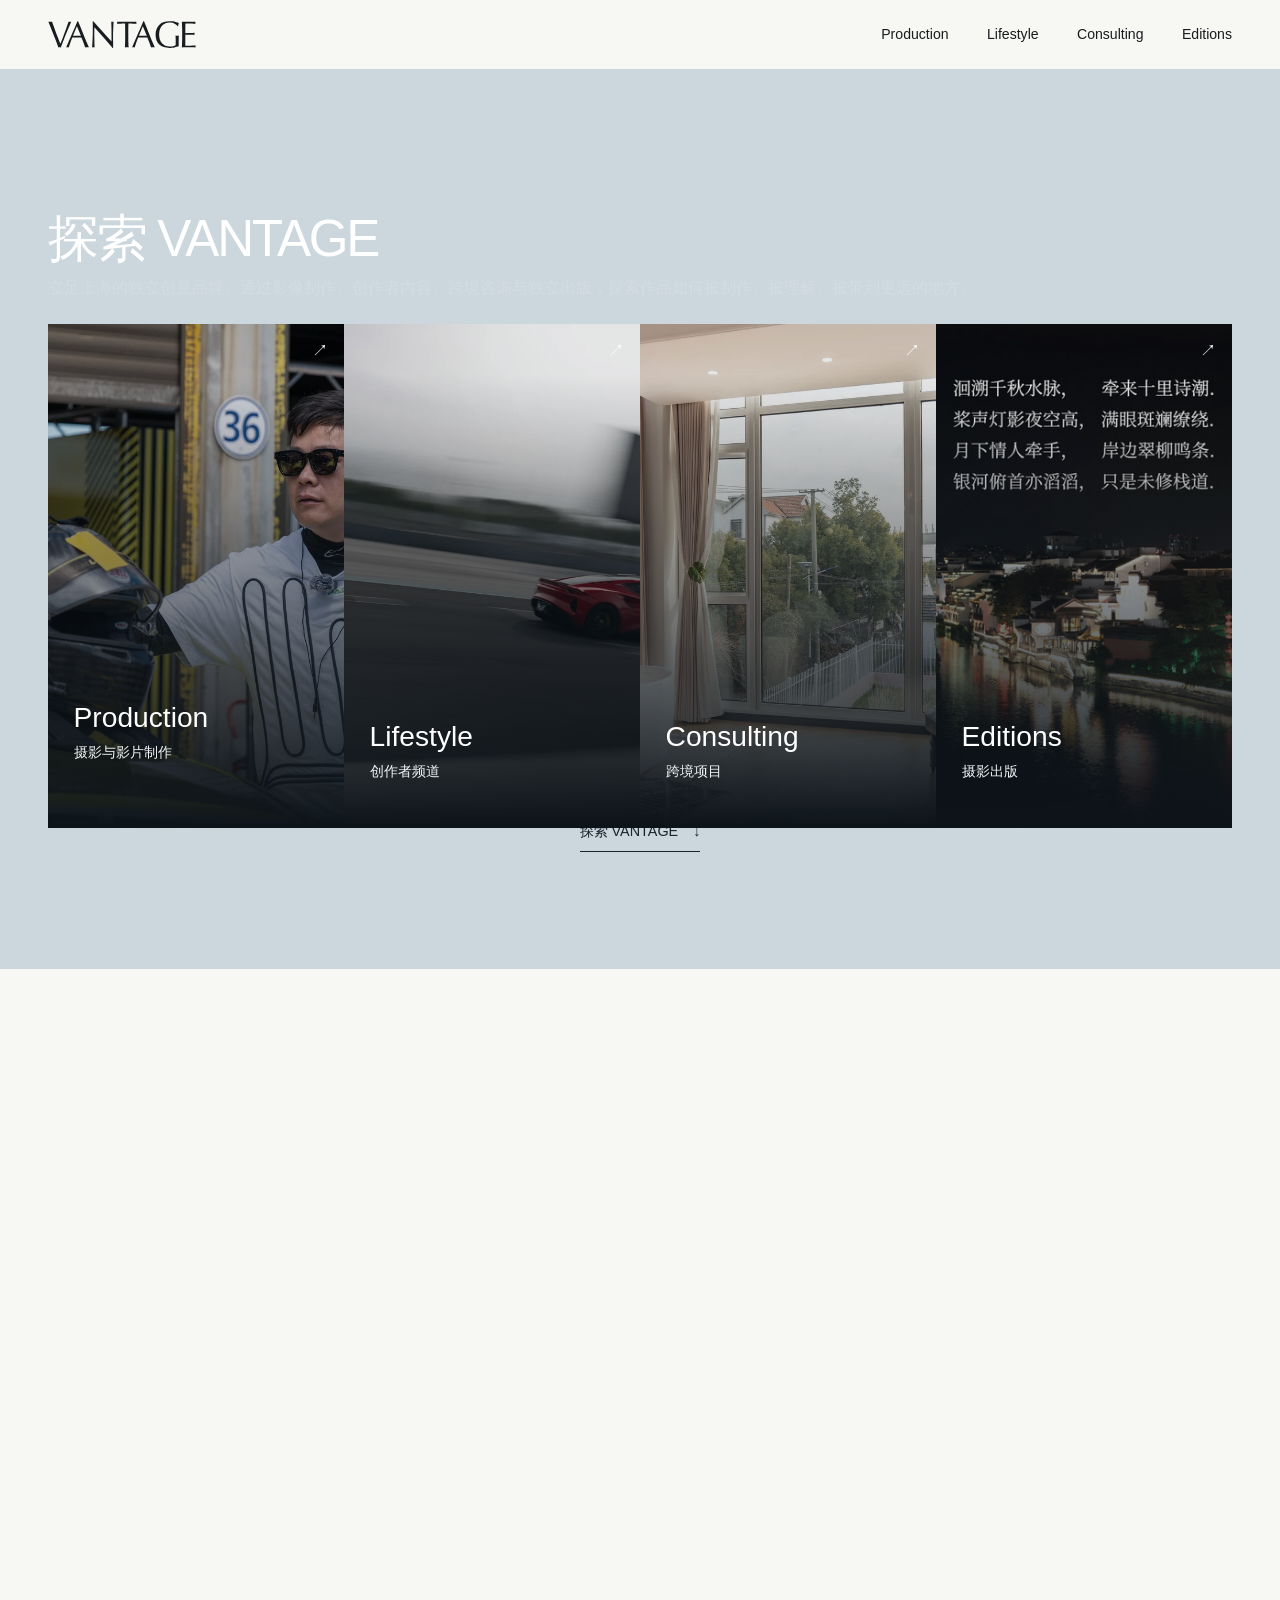
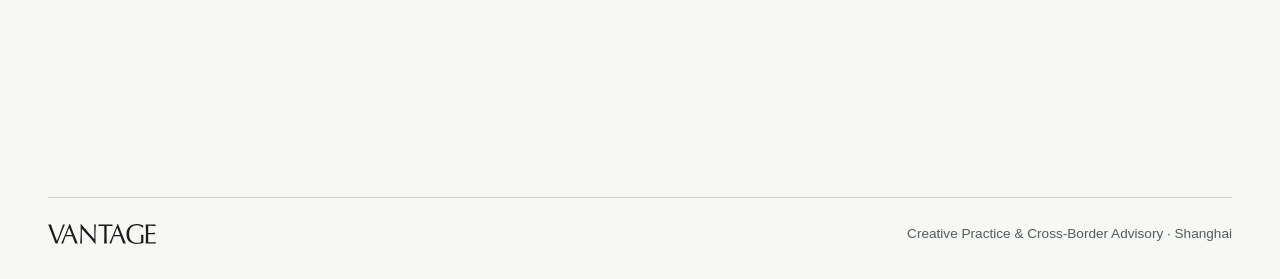
==== index.html @ 2ca1a8eb "Document verified advisory work and refine site motion" ====
<!doctype html>
<html lang="zh-CN"><head><meta charset="utf-8"><meta name="viewport" content="width=device-width,initial-scale=1"><title>VANTAGE | 品牌首页</title><meta name="description" content="VANTAGE 品牌首页。VANTAGE 是立足上海的独立创意品牌，涵盖影像制作、创作者内容、跨境咨询与独立出版。"><meta property="og:title" content="VANTAGE | 品牌首页"><meta property="og:description" content="VANTAGE 是立足上海的独立创意品牌，涵盖影像制作、创作者内容、跨境咨询与独立出版。"><meta property="og:type" content="website"><link rel="stylesheet" href="style.css?v=18"><script defer src="welcome.js?v=18"></script></head>
<body><a class="skip" href="#main">跳到正文</a><header class="mast wrap"><a href="index.html" aria-label="VANTAGE 首页"><img src="assets/vantage.svg" alt="VANTAGE" width="148" height="29"></a><nav aria-label="主导航"><a href="production.html">Production</a><a href="lifestyle.html">Lifestyle</a><a href="consulting.html">Consulting</a><a href="editions.html">Editions</a></nav></header><main id="main">
<section class="welcome" aria-labelledby="welcome-title">
  <div class="welcome-stage">
    <div class="welcome-kv">
      <h1 id="welcome-title"><img src="assets/vantage.svg" alt="VANTAGE"></h1>
      <a class="welcome-enter" href="#branches">探索 VANTAGE <span aria-hidden="true">↓</span></a>
    </div>
<section class="wrap brand-doors" aria-labelledby="branches-title">
  <header><h2 id="branches-title">探索 VANTAGE</h2><p>立足上海的独立创意品牌。通过影像制作、创作者内容、跨境咨询与独立出版，探索作品如何被制作、被理解、被带到更远的地方。</p></header>
  <div class="door-grid"><a class="brand-door" href="production.html" data-door><img src="assets/paddock0.webp" alt="" loading="lazy"><div class="door-copy"><h3>Production</h3><p>摄影与影片制作</p><span class="door-description">RFG Studio 的赛道、品牌与商业空间实拍。</span></div><span class="door-arrow" aria-hidden="true">↗</span></a><a class="brand-door" href="lifestyle.html" data-door><img src="assets/hero.webp" alt="" loading="lazy"><div class="door-copy"><h3>Lifestyle</h3><p>创作者频道</p><span class="door-description">汽车影像、器材与 100 个创作者选题。</span></div><span class="door-arrow" aria-hidden="true">↗</span></a><a class="brand-door" href="consulting.html" data-door><img src="assets/space0.webp" alt="" loading="lazy"><div class="door-copy"><h3>Consulting</h3><p>跨境项目</p><span class="door-description">海外合作指南与项目简报。</span></div><span class="door-arrow" aria-hidden="true">↗</span></a><a class="brand-door" href="editions.html" data-door><img src="assets/dawning-visions/13.jpg" alt="" loading="lazy"><div class="door-copy"><h3>Editions</h3><p>摄影出版</p><span class="door-description">翻阅 Richard Shen 的首本年度作品集。</span></div><span class="door-arrow" aria-hidden="true">↗</span></a></div>
</section>
  </div>
  <span id="branches" class="welcome-anchor" aria-hidden="true"></span>
</section>
</main><footer class="wrap end"><a href="index.html" aria-label="VANTAGE 首页"><img src="assets/vantage.svg" alt="VANTAGE" width="108" height="22"></a><span>Creative Practice &amp; Cross-Border Advisory · Shanghai</span></footer></body></html>
---- style.css ----
:root{color-scheme:light;--ink:#181c1f;--muted:#515d62;--line:#cbd2d6;--paper:#ecf0f2;--white:#fafbfa}*{box-sizing:border-box}html{scroll-padding-top:28px}body{margin:0;background:var(--paper);color:var(--ink);font:16px/1.65 "Avenir Next","PingFang SC",Arial,sans-serif}a{color:inherit}a:focus-visible{outline:2px solid #405f73;outline-offset:5px}.wrap{width:min(1400px,calc(100% - 96px));margin-inline:auto}.skip{position:absolute;top:0;left:16px;padding:10px;background:white;transform:translateY(-120%);z-index:2}.skip:focus{transform:none}.mast{display:flex;align-items:center;justify-content:space-between;padding:28px 0;border-bottom:1px solid var(--line);gap:20px}.mast img,.end img{display:block;object-fit:contain}.mast nav{display:flex;gap:clamp(16px,3vw,45px);white-space:nowrap}.mast a,.work-card,.action{text-decoration:none}.mast nav a:hover,.back:hover{text-decoration:underline}.hero{display:grid;grid-template-columns:minmax(260px,.65fr) minmax(0,1.35fr);gap:clamp(28px,5vw,84px);align-items:center;padding-top:48px}.hero figure,.gallery figure{margin:0}.hero img{width:100%;height:clamp(340px,43vw,640px);display:block;object-fit:cover;object-position:left center}.hero figcaption{margin-top:9px;color:var(--muted);font-size:.82rem}.hero-copy{padding-bottom:25px}.eyebrow{font-size:.75rem;letter-spacing:.12em;text-transform:uppercase;color:var(--muted);margin:0 0 15px}h1,h2,h3,p{margin-top:0}h1,h2,h3{line-height:1.15;font-weight:500}h1{font-size:clamp(3.2rem,6.2vw,7.5rem);letter-spacing:-.065em;margin-bottom:24px}h2{font-size:clamp(2rem,4.3vw,4.2rem);letter-spacing:-.045em;margin-bottom:0}.lead{max-width:20em;color:var(--muted);margin-bottom:32px}.action{display:inline-flex;gap:20px;align-items:center;border-bottom:1px solid var(--ink);padding:0 0 7px}.action:hover{color:#426074}.section{margin-top:clamp(68px,9vw,145px);scroll-margin-top:24px}.section-head{display:flex;align-items:end;justify-content:space-between;gap:32px;margin-bottom:30px}.section-head>p{color:var(--muted);max-width:27em;margin:0}.works{display:grid;grid-template-columns:repeat(3,1fr);gap:20px}.work-card{display:block;min-width:0}.work-card img{width:100%;aspect-ratio:4/3;object-fit:cover;object-position:center 42%;display:block;background:#d9dfe1}.work-card span,.state{display:block;font-size:.8rem;color:var(--muted);margin-top:12px}.work-card h3{display:flex;justify-content:space-between;gap:8px;margin:5px 0 0;font-size:1.2rem}.work-card b{font-weight:400}.work-card:hover h3{text-decoration:underline}.branch{display:grid;grid-template-columns:minmax(200px,1fr) minmax(235px,1.4fr) auto;align-items:center;gap:32px;padding:26px 0;border-top:1px solid var(--line)}.branch img{display:block;width:min(310px,100%);height:auto}.branch h3{margin:0 0 6px;font-size:1.04rem}.branch p{color:var(--muted);margin:0}.branch .state{margin:0;white-space:nowrap}.contact{display:flex;justify-content:space-between;align-items:end;gap:26px;border-top:1px solid var(--line);padding:36px 0 64px}.contact p:last-child{margin:17px 0 0;color:var(--muted)}.end{border-top:1px solid var(--line);padding:25px 0 34px;display:flex;justify-content:space-between;gap:15px;color:var(--muted);font-size:.85rem}.case{padding-top:32px;padding-bottom:64px}.back{display:inline-block;text-decoration:none;color:var(--muted);margin-bottom:48px}.case h1{font-size:clamp(2.7rem,7vw,6.4rem)}.case-desc{max-width:42em;color:var(--muted);margin-bottom:36px}.gallery{display:grid;grid-template-columns:1fr 1fr;gap:24px;align-items:start}.gallery figure:first-child{grid-column:1/-1}.gallery img{display:block;width:100%;max-height:850px;object-fit:contain;object-position:left;background:#e3e8ea}
@media(max-width:760px){.wrap{width:calc(100% - 40px)}.mast{padding:20px 0}.mast img{width:105px;height:auto}.mast nav{font-size:.86rem}.hero{grid-template-columns:1fr;padding-top:34px;gap:24px}.hero-copy{padding:0}.hero h1 br{display:none}.hero h1{font-size:clamp(2.55rem,9.5vw,4.5rem);margin-bottom:15px}.hero img{height:auto;aspect-ratio:4/3}.lead{margin-bottom:17px}.section-head,.contact{display:block}.section-head>p{margin-top:13px}.works,.gallery{grid-template-columns:1fr;gap:24px}.branch{grid-template-columns:1fr auto;gap:12px 8px;padding:19px 0}.branch img{width:min(245px,100%);grid-column:1}.branch div{grid-column:1/-1;grid-row:2}.branch .state{grid-column:2;grid-row:1}.contact .action{margin-top:18px}.back{margin-bottom:30px}.gallery figure:first-child{grid-column:auto}}

/* Home and project editorial layout */
body{background:#eff0ed}
.mast{padding-block:20px;border:0}
.mast nav a{font-size:.88rem}
.hero-stage{position:relative;isolation:isolate;display:grid;align-content:end;min-height:clamp(540px,78svh,820px);overflow:hidden;background:#151b1e;color:#fff}
.hero-image,.hero-image::after{position:absolute;inset:0;z-index:-1}
.hero-image::after{content:"";background:linear-gradient(90deg,rgba(9,14,17,.78),rgba(9,14,17,.38) 50%,transparent),linear-gradient(0deg,rgba(9,14,17,.58),transparent 60%)}
.hero-image img{width:100%;height:100%;display:block;object-fit:cover;object-position:left center}
.hero-content{padding-block:110px 58px}
.hero-content .eyebrow{color:#e4e9ec}
.hero-content h1{font-size:clamp(3.4rem,8.4vw,8rem);letter-spacing:-.075em;margin-bottom:20px}
.hero-lead{color:#eff2f4;font-size:clamp(1rem,1.5vw,1.24rem);margin-bottom:28px}
.hero-credit{color:white;font-size:.78rem;padding-bottom:20px;text-shadow:0 1px 4px #101416,0 0 8px #101416}
.hero-actions{display:flex;align-items:center;flex-wrap:wrap;gap:20px}
.button{display:inline-flex;align-items:center;gap:22px;padding:12px 16px;background:#eef1ef;color:#161c20;text-decoration:none;font-size:.92rem;transition:background .25s,color .25s}
.button:hover{background:#c4d6df}
.hero-link{text-underline-offset:5px;font-size:.92rem}
.work-card .frame{overflow:hidden}
.work-card img{transition:transform .55s cubic-bezier(.2,.7,.2,1)}
.work-card:is(:hover,:focus-visible) img{transform:scale(1.045)}
.work-card p{margin:10px 0 0;color:var(--muted);font-size:.92rem}
.service-band,.contact-band{margin-top:clamp(68px,9vw,145px);background:#192126;color:#f3f4ef;padding-block:clamp(54px,8vw,110px)}
.service-band :is(.eyebrow,.section-head>p,.detail-grid p),.contact-band :is(.eyebrow,.contact p:last-child){color:#bdcbd0}
.detail-grid{display:grid;grid-template-columns:repeat(3,minmax(0,1fr));gap:22px}
.detail-grid article{border-top:1px solid currentColor;padding-top:17px}
.detail-grid h3{font-size:1.25rem;margin-bottom:12px}
.detail-grid p{margin-bottom:0;color:var(--muted);max-width:33em}
.process-heading{font-size:1.7rem;margin:54px 0 20px}
.process-grid h3{font-size:1.05rem}
.treatments details{border-top:1px solid var(--line);padding:17px 0}
.treatments details:last-child{border-bottom:1px solid var(--line)}
.treatments summary{cursor:pointer;list-style:none;display:flex;gap:18px;align-items:center;flex-wrap:wrap}
.treatments summary::-webkit-details-marker{display:none}
.treatments summary::after{content:'+';margin-left:auto}
.treatments details[open] summary::after{content:'−'}
.treatments summary span{font-size:1.3rem}
.treatments small,.treatments p{color:var(--muted)}
.treatments p{margin:14px 0 0;max-width:42em}
.contact-band .contact{border:0;padding:0}
.contact-band .contact p:last-child{max-width:33em}
.contact-band .button{flex-shrink:0}
.case-notes{grid-template-columns:repeat(2,minmax(0,1fr));margin-bottom:38px}
.case-next{display:flex;flex-wrap:wrap;gap:24px;margin-top:42px}
@media(prefers-reduced-motion:no-preference){
 html{scroll-behavior:smooth}
 .hero-image img{animation:hero-image-in 1.25s cubic-bezier(.2,.65,.25,1) both}
 .hero-content>*{animation:slide-in .75s cubic-bezier(.2,.65,.25,1) both}
 .hero-content h1{animation-delay:.07s}.hero-lead{animation-delay:.14s}.hero-actions{animation-delay:.21s}
 .reveal-pending{opacity:0;transform:translateY(16px)}
 .reveal-visible{animation:slide-in .65s cubic-bezier(.2,.65,.25,1) both}
 @keyframes slide-in{from{opacity:0;transform:translateY(16px)}to{opacity:1;transform:none}}
 @keyframes hero-image-in{from{transform:scale(1.045)}to{transform:none}}
}
@media(max-width:760px){
 .mast nav{gap:12px}.mast nav a{font-size:.78rem}
 .hero-stage{min-height:590px}
 .hero-image::after{background:linear-gradient(0deg,rgba(9,14,17,.88),rgba(9,14,17,.25) 72%)}
 .hero-content{padding-block:90px 36px}
 .detail-grid,.case-notes{grid-template-columns:1fr;gap:26px}
 .contact-band .button{margin-top:22px}
}
@media(prefers-reduced-motion:reduce){.work-card img,.button{transition:none}}

/* VANTAGE editorial portfolio */
body{background:#f7f7f3}
.opening{--opening-progress:0;--opening-spread:1;position:relative;overflow:clip}
.opening-stage{position:relative;display:grid;align-content:center;isolation:isolate;min-height:clamp(540px,77svh,850px)}
.opening-copy{position:relative;z-index:1;grid-area:1/1;text-align:center;width:min(100%,460px);margin:auto}
.opening-copy h1{margin:0 auto 24px}
.opening-copy h1 img{display:block;width:100%;height:auto}
.opening-lead{color:var(--muted);font-size:clamp(1rem,1.35vw,1.2rem)}
.opening-actions{display:flex;justify-content:center;gap:22px;flex-wrap:wrap}
.opening-photo{position:absolute;overflow:hidden;background:#dce1df}
.opening-photo img{width:100%;height:100%;display:block;object-fit:cover}
.opening-left{width:clamp(100px,18vw,265px);aspect-ratio:4/5;left:1%;top:15%;transform:translate(calc(var(--opening-progress) * 35%),calc(var(--opening-progress) * 32%))}
.opening-main{width:clamp(150px,28vw,405px);aspect-ratio:3/2;right:0;top:6%;transform:translate(calc(var(--opening-progress) * -27%),calc(var(--opening-progress) * 34%))}
.opening-main img{object-position:64% center}
.opening-right{width:clamp(90px,14vw,200px);aspect-ratio:1;right:4%;bottom:7%;transform:translate(calc(var(--opening-progress) * -55%),calc(var(--opening-progress) * -18%))}
.opening-right img{object-position:center 40%}
.editorial-works{grid-template-columns:repeat(2,minmax(0,1fr));gap:clamp(26px,5vw,70px) 20px}
.editorial-works .work-card:first-child{grid-column:1/-1}
.editorial-works .work-card:first-child img{aspect-ratio:2.25;object-position:center 48%}
.editorial-works .work-card h3{font-size:clamp(1.2rem,2.8vw,2.2rem)}
.case-feature figure{margin:0}
.case-feature img{width:100%;max-height:79svh;object-fit:contain;display:block;background:#eceeea}
.case-notes{margin-block:clamp(35px,6vw,80px)}
.case-pair figure:first-child{grid-column:auto}
.case-pair img{max-height:72svh}
.case-credit{color:var(--muted);margin:14px 0 0;font-size:.85rem}
@media (min-width:1000px) and (prefers-reduced-motion:no-preference){
 .opening.has-motion{height:calc(clamp(540px,77svh,850px) + 155px)}
 .opening.has-motion .opening-stage{position:sticky;top:0}
}
@media (max-width:999px){
 .opening-stage{display:grid;grid-template-columns:1fr 1.55fr 1fr;align-content:center;align-items:center;gap:10px;padding-block:20px 50px;min-height:0}
 .opening-copy{grid-area:2/1/3/-1;padding-top:34px;width:min(100%,380px)}
 .opening-photo{position:static;width:auto;transform:none}
 .opening-left,.opening-right{aspect-ratio:4/5}
 .opening-main{aspect-ratio:1.28}
}
@media (max-width:540px){
 .editorial-works{grid-template-columns:1fr}
 .editorial-works .work-card:first-child img{aspect-ratio:4/3}
 .opening-copy h1{margin-bottom:18px}
}

@media(min-width:1000px){
 .opening-copy{width:min(35vw,450px);transform:translateY(45px)}
 .opening-main{width:clamp(150px,25vw,360px);top:4%;transform:translate(calc(var(--opening-progress) * -20%),calc(var(--opening-progress) * 15%))}
 .opening-left{transform:translate(calc(var(--opening-progress) * 21%),calc(var(--opening-progress) * 25%))}
}
.mast nav a[aria-current=page]{text-decoration:underline;text-underline-offset:5px}
.branch-link{display:block;text-decoration:none}
.branch-link>span{display:block;font-size:.83rem;margin-top:8px;color:var(--muted)}
.branch-link:hover>span{text-decoration:underline;text-underline-offset:4px}
#branches{margin-bottom:clamp(54px,8vw,100px)}
.division-intro{border-top:1px solid var(--line);padding-block:clamp(50px,8vw,112px) clamp(30px,6vw,72px)}
.division-intro h1{width:min(76vw,660px);margin-bottom:clamp(26px,5vw,60px)}
.division-intro h1 img{width:100%;height:auto;display:block}
.division-intro h2,.division-topics h2{font-size:clamp(1.7rem,3.4vw,3.2rem);margin-bottom:18px}
.division-intro>p:last-child{max-width:39em;color:var(--muted);margin:0}
.division #production{margin-top:0}
.division-topics{padding-block:24px 74px}
.division-image{margin-top:0;margin-bottom:48px}
.division-image img{width:100%;max-height:70svh;object-fit:cover;object-position:left center;display:block}
.division-image figcaption{margin-top:10px;color:var(--muted);font-size:.85rem}
@media(max-width:540px){
 .mast{align-items:flex-start;gap:12px}
 .mast nav{justify-content:flex-end;flex-wrap:wrap;gap:6px 12px}
 .mast nav a{font-size:.73rem}
 .branch-link{grid-column:1}
}

.division-link{margin-top:22px}
.topic-controls:not([hidden]){display:flex;align-items:end;flex-wrap:wrap;gap:14px 22px;margin:30px 0}
.topic-controls label{display:grid;gap:6px;font-size:.87rem}
.topic-controls :is(input,select){padding:10px 12px;border:1px solid var(--line);background:#fff;color:var(--ink);font:inherit;max-width:100%}
.topic-controls p{margin:0 0 8px;color:var(--muted)}
.topic-group{margin-top:40px}
.topic-group h3{font-size:1.45rem}
.topic-card{border-top:1px solid var(--line)}
.topic-card summary{cursor:pointer;padding:14px 0;line-height:1.45}
.topic-number{font-variant-numeric:tabular-nums;color:var(--muted);padding-inline:10px 14px;font-size:.83rem}
.topic-card dl{max-width:52em;margin:0;padding:8px 0 24px}
.topic-card dl div{display:grid;grid-template-columns:7em 1fr;gap:10px;margin-top:12px}
.topic-card dt{font-weight:600}
.topic-card dd{margin:0;color:var(--muted)}
.edition-issue{border-top:1px solid var(--line);padding:32px 0 70px}
.issue-intro,.issue-note{max-width:37em;color:var(--muted);margin-top:20px}
.edition-issue figure{margin:0}
.issue-cover img,.issue-pair img{width:100%;height:auto;display:block}
.issue-cover figcaption{padding-top:8px;color:var(--muted);font-size:.85rem}
.issue-pair{display:grid;grid-template-columns:1fr 1fr;align-items:start;gap:20px;margin-top:24px}
.issue-note{margin-top:38px}
.issue-note h3{color:var(--ink)}
.brief-list{padding-left:1.4em;max-width:48em}
.brief-list li{margin:20px 0}
.brief-list p{color:var(--muted);margin:4px 0 0}
@media(max-width:540px){
 .topic-card dl div{grid-template-columns:1fr;gap:2px}
 .issue-pair{grid-template-columns:1fr}
}

.portfolio-issue{padding-top:clamp(30px,5vw,64px)}
.book-intro{margin-bottom:clamp(30px,5vw,64px)}
.book-intro h2{font-family:"Instrument Serif",Georgia,serif;font-size:clamp(3rem,9vw,8rem);letter-spacing:-.055em}
.book-subtitle{font-family:"Instrument Serif",Georgia,serif;font-style:italic;font-size:clamp(1.1rem,2.3vw,2rem);margin:12px 0 18px}
.book-author{font-size:.9rem;color:var(--muted)}
.book-nav{display:flex;flex-wrap:wrap;gap:12px 25px;margin-top:24px}
.book-nav a{text-underline-offset:5px;font-size:.9rem}
.book-section{display:grid;gap:clamp(14px,3vw,42px);margin-top:clamp(14px,3vw,42px);scroll-margin-top:16px}
.portfolio-issue .book-spread{margin:0}
.book-spread a,.book-spread img{display:block;width:100%}
.book-spread img{height:auto}
.portfolio-issue .book-single{width:min(100%,720px);margin-inline:auto}

.portfolio-issue .book-sheet{width:100%;display:grid;grid-template-columns:1fr 1fr}
.book-sheet :is(a,.book-blank){aspect-ratio:1;background:white}
.book-sheet img{height:100%;object-fit:contain}
.book-spread figcaption{color:var(--muted);font-size:.75rem;font-variant-numeric:tabular-nums;text-align:right;margin-top:6px}
.book-sheet figcaption{grid-column:1/-1}

/* Brand welcome and four entrances */
.welcome{--welcome-progress:0;position:relative}
.welcome-stage{height:calc(100svh - 72px);min-height:410px;display:grid;place-items:center}
.welcome-kv{position:relative;display:grid;place-items:center;width:100%;height:100%;background:radial-gradient(ellipse at 55% 36%,#edf1f1 0%,#cad5da 48%,#a6b8c1 100%);transform:scale(calc(1 - var(--welcome-progress) * .17));transform-origin:center 59%}
.welcome-kv h1{width:min(71%,990px);margin:0}
.welcome-kv h1 img{display:block;width:100%;height:auto}
.welcome-enter{position:absolute;bottom:clamp(32px,8svh,90px);display:flex;align-items:center;gap:15px;text-decoration:none;border-bottom:1px solid currentColor;padding:0 0 7px;font-size:.9rem}
.brand-doors{padding-block:clamp(45px,8vw,108px)}
.brand-doors header{margin-bottom:30px}
.brand-doors header p{margin:14px 0 0;color:var(--muted)}
.door-grid{display:flex;gap:7px}
.brand-door{flex:1 1 0;min-width:0;min-height:clamp(330px,39vw,540px);position:relative;isolation:isolate;overflow:hidden;color:white;background:#26343b;text-decoration:none;display:flex;align-items:end;transition:flex-grow .56s cubic-bezier(.22,.72,.23,1)}
.brand-door img,.brand-door::after{position:absolute;inset:0;width:100%;height:100%;z-index:-1}
.brand-door img{object-fit:cover;filter:saturate(.72)}
.brand-door::after{content:"";background:linear-gradient(0deg,#0c1319 0%,rgba(12,19,25,.55) 43%,rgba(12,19,25,.1) 90%)}
.door-copy{padding:20px clamp(12px,2vw,28px)}
.door-copy h3{font-size:clamp(1.08rem,2.2vw,2.2rem);margin:0 0 6px}
.door-copy p{margin:0;color:#f2f5f6;font-size:.88rem}
.door-description{display:block;margin-top:6px;font-size:.82rem;line-height:1.45}
.door-arrow{position:absolute;top:14px;right:16px}
@media(min-width:850px) and (prefers-reduced-motion:no-preference){
 .welcome{height:130svh;min-height:610px}
 .welcome-stage{position:sticky;top:0}
}
@media(min-width:850px){
 .brand-door:is(:hover,:focus-visible){flex-grow:2.15}
 .door-description{visibility:hidden;opacity:0;transform:translateY(5px);transition:opacity .2s,transform .2s}
 .brand-door:is(:hover,:focus-visible) .door-description{visibility:visible;opacity:1;transform:none}
}
@media(max-width:849px){
 .welcome-stage{height:70svh}
 .door-grid{display:grid;grid-template-columns:1fr 1fr}
 .brand-door{min-height:255px}
 .door-copy h3{font-size:1.4rem}
}
@media(max-width:460px){
 .welcome-stage{min-height:340px;height:62svh}
 .brand-door{min-height:215px}
 .door-copy h3{font-size:1.22rem}
}

/* Square-page reader */
.book-reader{max-width:1120px;margin-inline:auto;scroll-margin-top:18px}
.book-desk{perspective:1600px;touch-action:pan-y}
.book-pages{display:grid;grid-template-columns:1fr 1fr;position:relative;background:#fff;box-shadow:0 18px 40px #25303919;transform-style:preserve-3d}
.book-pages::after{content:"";position:absolute;inset:0 auto 0 calc(50% - 5px);width:10px;background:linear-gradient(90deg,transparent,#111b231e,transparent);pointer-events:none}
.book-leaf{position:relative;overflow:hidden;aspect-ratio:1;background:#fff}
.book-leaf img{display:block;width:100%;height:100%;object-fit:contain}
.book-leaf:is(.book-leaf-left,.book-leaf-right) img{position:absolute;width:200%;max-width:none}
.book-leaf-right img{right:0}
.book-turn{position:absolute;inset:0 0 0 auto;width:50%;transform-origin:left center;transform-style:preserve-3d;z-index:2;pointer-events:none}
.book-turn.turn-backward{inset:0 auto 0 0;transform-origin:right center}
.book-turn .book-leaf{position:absolute;inset:0;backface-visibility:hidden}
.book-turn .turn-front{box-shadow:inset 10px 0 16px #18232c20}
.book-turn .turn-back{transform:rotateY(180deg);box-shadow:inset -10px 0 16px #18232c20}
.book-toolbar{display:flex;justify-content:space-between;align-items:center;gap:10px;padding-top:20px}
.book-toolbar button{border:1px solid var(--line);background:transparent;color:var(--ink);padding:9px 14px;font:inherit;cursor:pointer}
.book-toolbar button[aria-disabled=true]{opacity:.4;cursor:default}
.book-counter{font-size:.87rem;color:var(--muted);font-variant-numeric:tabular-nums}
@media(max-width:640px){
 .book-pages{grid-template-columns:1fr}
 .book-pages::after{display:none}
 .book-turn{width:100%}
 .book-turn .turn-back{visibility:hidden}
}
@media(prefers-reduced-motion:reduce){
 .brand-door,.door-description{transition:none}
}
@media(max-width:849px) and (prefers-reduced-motion:no-preference){
 .welcome{height:max(460px,90svh)}
 .welcome-stage{position:sticky;top:0}
}
@media(prefers-reduced-motion:no-preference){
 .doors-waiting .brand-door{opacity:0;transform:translateY(18px)}
 .doors-arrived .brand-door{animation:slide-in .56s cubic-bezier(.22,.72,.23,1) both}
 .doors-arrived .brand-door:nth-child(2){animation-delay:.08s}
 .doors-arrived .brand-door:nth-child(3){animation-delay:.16s}
 .doors-arrived .brand-door:nth-child(4){animation-delay:.24s}
}

/* The welcome and doors share one continuous scroll stage. */
.welcome:not(.welcome-connected) .welcome-stage{height:auto;display:block}
.welcome:not(.welcome-connected) .welcome-kv{height:clamp(350px,75svh,750px);transform:none}
.welcome:not(.welcome-connected) .welcome-anchor{position:absolute;top:clamp(350px,75svh,750px)}
.welcome-connected{height:calc(100svh + clamp(520px,92svh,950px));min-height:0}
.welcome-connected .welcome-stage{position:sticky;top:0;height:100svh;min-height:0;overflow:hidden;background:#f7f7f3}
.welcome-connected .welcome-anchor{position:absolute;bottom:var(--stage-height,100svh);left:0;scroll-margin-top:0}
.welcome-connected .welcome-kv{position:absolute;inset:0;transform:scale(calc(1 - var(--welcome-progress) * .16));transform-origin:50% 50%;opacity:clamp(0,calc((1 - var(--welcome-reveal)) * 1.9),1)}
.welcome-connected .welcome-enter{bottom:13svh}
.welcome-connected .brand-doors{position:absolute;inset:0;margin:auto;height:max-content;padding:12px 0;pointer-events:none}
.welcome-connected .brand-doors header{margin-bottom:clamp(12px,2.5svh,26px);opacity:var(--welcome-reveal);transform:translateY(calc((1 - var(--welcome-reveal)) * 16px))}
.welcome-connected .brand-doors h2{font-size:clamp(1.6rem,4vw,3.4rem)}
.welcome-connected .brand-doors header p{margin-top:6px}
.welcome-connected .brand-door{--door-open:clamp(0,calc(var(--welcome-reveal) * 1.32 - var(--door-delay,0)),1);min-height:clamp(245px,56svh,520px);clip-path:inset(0 0 calc((1 - var(--door-open)) * 100%) 0);transform:translateY(calc((1 - var(--door-open)) * 24px));pointer-events:auto}
.welcome-connected .brand-door:nth-child(2){--door-delay:.1}
.welcome-connected .brand-door:nth-child(3){--door-delay:.2}
.welcome-connected .brand-door:nth-child(4){--door-delay:.3}
@media(max-width:849px){
 .welcome-connected .brand-door{min-height:clamp(155px,31svh,270px)}
 .welcome-connected .door-copy{padding:12px}
}

.book-pages.book-closed{display:block;width:50%;margin-inline:auto;box-shadow:none;background:none}
.book-pages.book-closed::after{display:none}
.book-cover-button{display:block;width:100%;padding:0;border:1px solid #dde1df;background:#fff;cursor:pointer;box-shadow:0 22px 44px #25303926;transition:box-shadow .3s}
.book-cover-button:hover{box-shadow:0 25px 55px #25303943}
.book-cover-button img{transition:filter .3s}
.book-cover-button:hover img{filter:brightness(.98)}
.book-turn.cover-turn .turn-front{box-shadow:inset 12px 0 22px #18232c23}
@media(max-width:640px){.book-pages.book-closed{width:100%}}

/* Solid-color opening and branch transition. */
.welcome-kv{background:#CBD6DD;isolation:isolate;color:#18252d;overflow:hidden}
.welcome-kv h1,.welcome-enter{z-index:1}
.welcome-connected .welcome-stage{background:#131c24}
.welcome-connected .welcome-kv{transform:scale(calc(1 + var(--welcome-progress) * .045));opacity:1}
.welcome-connected .welcome-kv h1,.welcome-connected .welcome-enter{opacity:clamp(0,calc(1 - var(--door-split) * 1.65),1);transform:translateY(calc(var(--door-split) * -24px))}
.welcome-connected .brand-doors{color:#fff}
.welcome-connected .brand-doors header p{color:#d3dce2}
.welcome-connected .brand-doors header{transform:none;opacity:var(--door-split)}
.welcome-connected .door-grid{gap:calc(7px * var(--door-split))}
.welcome-connected .brand-door{clip-path:none;transform:none;opacity:var(--door-split)}
.welcome-connected .brand-door img{transform:scale(calc(1.14 - var(--door-split) * .14))}
.welcome-connected .brand-door:nth-child(odd){transform:translateX(calc((1 - var(--door-split)) * 14px))}
.welcome-connected .brand-door:nth-child(even){transform:translateX(calc((1 - var(--door-split)) * -14px))}
.welcome-connected .brand-doors{z-index:2}
.welcome-connected .welcome-kv::after{content:"";position:absolute;inset:0;background:#131c24;opacity:var(--door-split);pointer-events:none}

.book-pages.book-opening{background:transparent;box-shadow:none}
.book-pages.book-opening::after{display:none}
.book-turn .book-leaf::after{content:"";position:absolute;inset:0;pointer-events:none;background:linear-gradient(90deg,#25333d24,transparent 29%,transparent 85%,#25333d12)}
.book-turn .turn-back::after{transform:scaleX(-1)}
.book-turn.cover-turn .turn-front{outline:1px solid #dde1df;box-shadow:0 16px 32px #25303928}

.advisory-case{border-block:1px solid var(--line);padding-block:clamp(34px,6vw,78px);margin-bottom:32px}
.advisory-case h2{font-size:clamp(1.9rem,4vw,3.7rem);max-width:13em}
.advisory-lead,.advisory-decision{max-width:46em}
.advisory-lead{margin-bottom:32px}
.advisory-phases article{border-color:var(--line)}
.advisory-phases p+p{margin-top:14px}
.advisory-decision{margin-top:38px;padding-top:20px;border-top:1px solid var(--line)}
.advisory-decision p{color:var(--muted)}
.tokyo-subtitle{margin:42px 0 16px;font-size:1.45rem}
.tokyo-table{overflow:auto}
.tokyo-table table{width:100%;min-width:620px;border-collapse:collapse;text-align:left;font-size:.91rem}
.tokyo-table :is(th,td){padding:12px;border-block:1px solid var(--line);vertical-align:top}
.tokyo-table thead{background:#e4eaed}

.consulting-resources .action{margin-top:16px;font-size:.87rem}
.division-intro .action+.action{margin-left:16px}
@media(min-width:761px){.resource-grid{grid-template-columns:repeat(2,minmax(0,1fr))}}
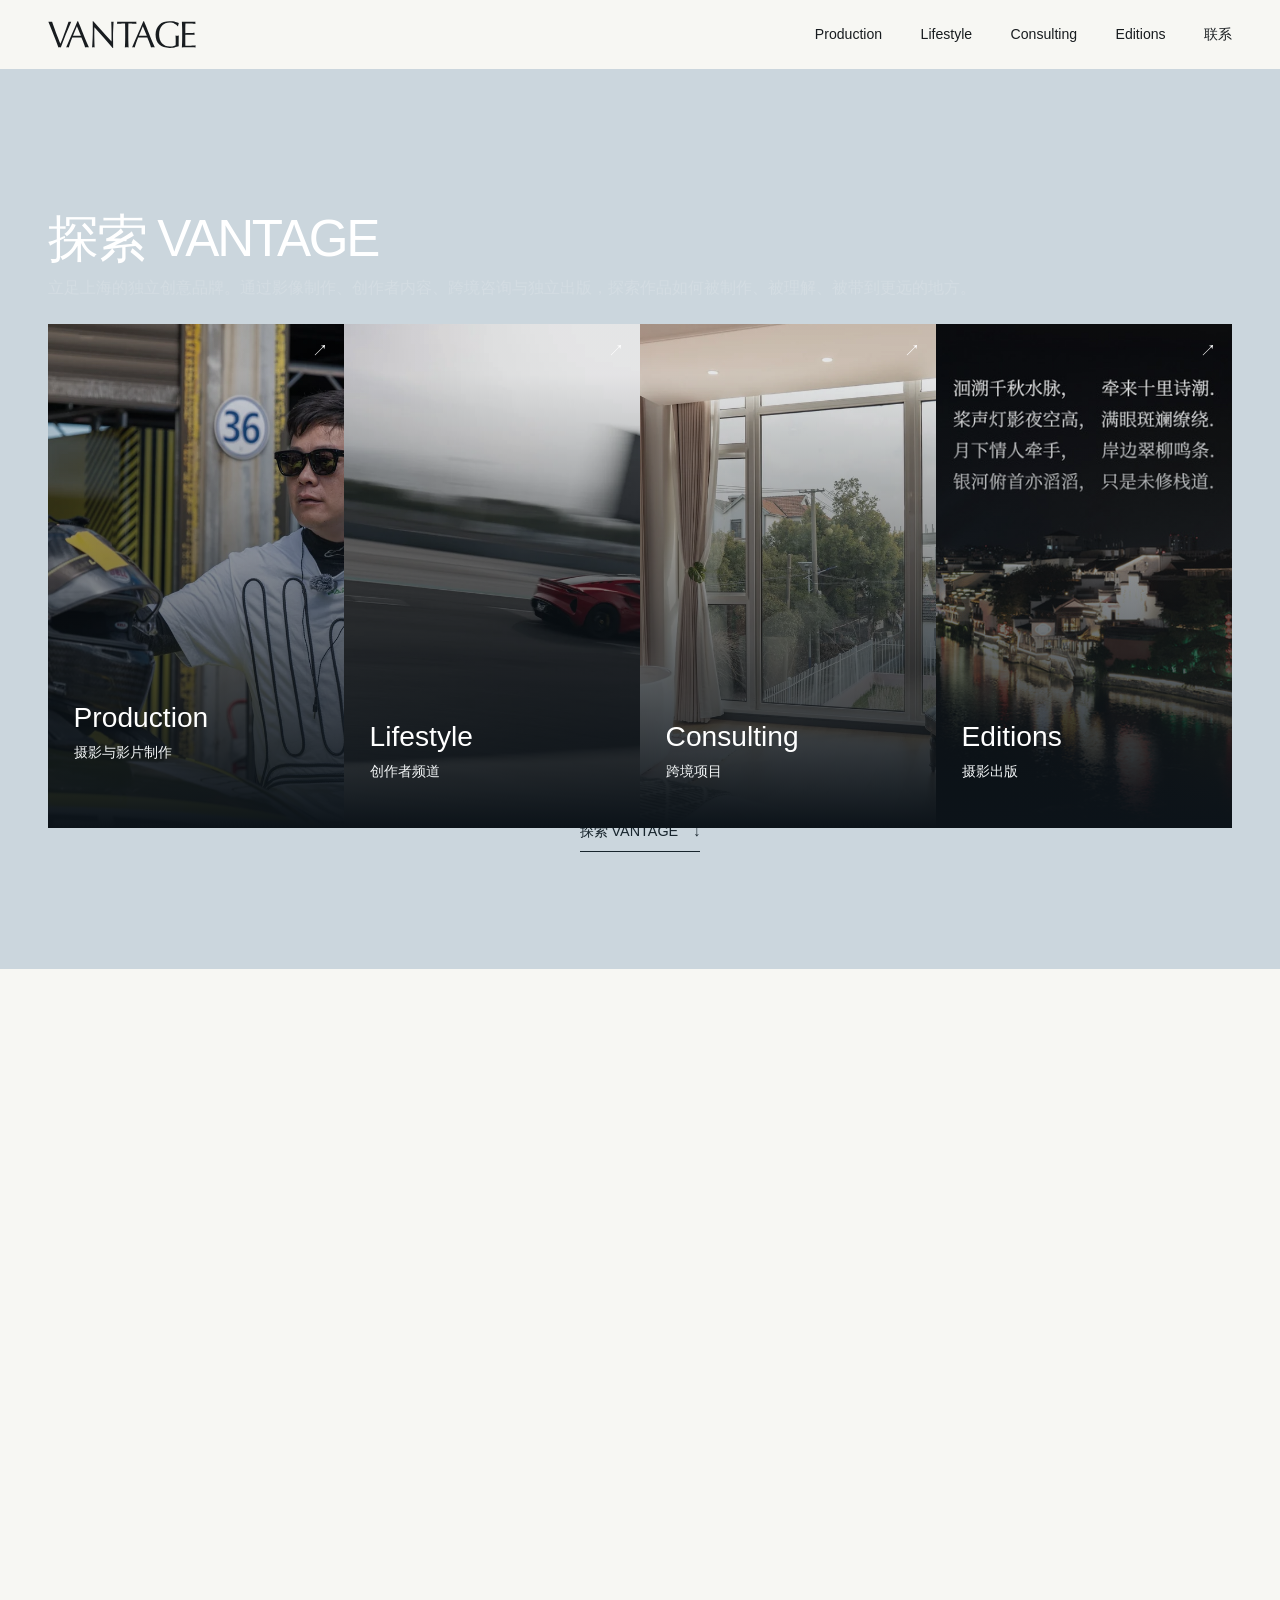
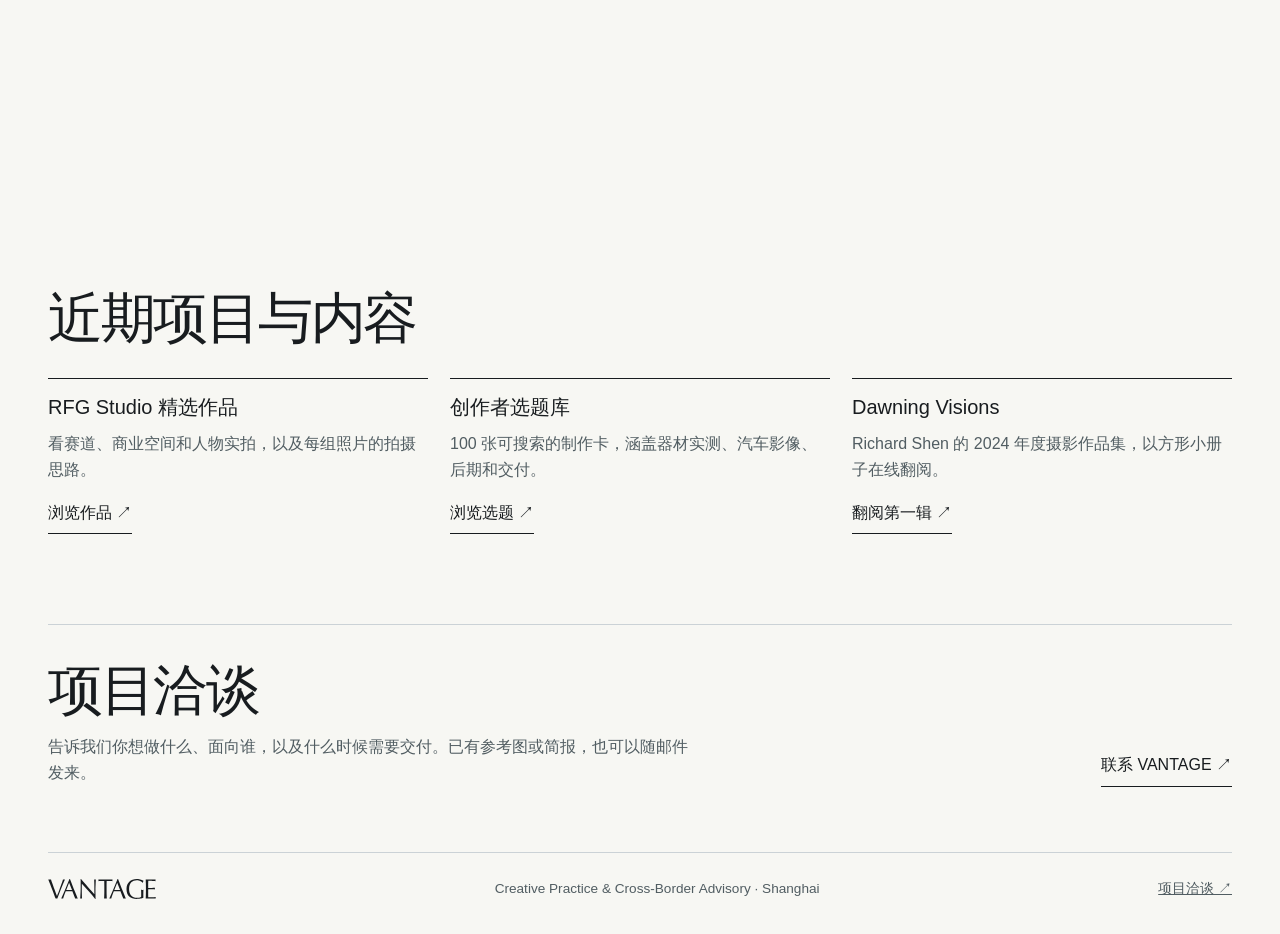
==== commit fbfec20e: "Unify branch wordmarks and add advisory visuals and contact" ====
--- a/index.html
+++ b/index.html
@@ -1,10 +1,10 @@
 <!doctype html>
-<html lang="zh-CN"><head><meta charset="utf-8"><meta name="viewport" content="width=device-width,initial-scale=1"><title>VANTAGE | 品牌首页</title><meta name="description" content="VANTAGE 品牌首页。VANTAGE 是立足上海的独立创意品牌，涵盖影像制作、创作者内容、跨境咨询与独立出版。"><meta property="og:title" content="VANTAGE | 品牌首页"><meta property="og:description" content="VANTAGE 是立足上海的独立创意品牌，涵盖影像制作、创作者内容、跨境咨询与独立出版。"><meta property="og:type" content="website"><link rel="stylesheet" href="style.css?v=18"><script defer src="welcome.js?v=18"></script></head>
-<body><a class="skip" href="#main">跳到正文</a><header class="mast wrap"><a href="index.html" aria-label="VANTAGE 首页"><img src="assets/vantage.svg" alt="VANTAGE" width="148" height="29"></a><nav aria-label="主导航"><a href="production.html">Production</a><a href="lifestyle.html">Lifestyle</a><a href="consulting.html">Consulting</a><a href="editions.html">Editions</a></nav></header><main id="main">
+<html lang="zh-CN"><head><meta charset="utf-8"><meta name="viewport" content="width=device-width,initial-scale=1"><title>VANTAGE | 品牌首页</title><meta name="description" content="VANTAGE 品牌首页。VANTAGE 是立足上海的独立创意品牌，涵盖影像制作、创作者内容、跨境咨询与独立出版。"><meta property="og:title" content="VANTAGE | 品牌首页"><meta property="og:description" content="VANTAGE 是立足上海的独立创意品牌，涵盖影像制作、创作者内容、跨境咨询与独立出版。"><meta property="og:type" content="website"><link rel="stylesheet" href="style.css?v=19"><script defer src="welcome.js?v=19"></script></head>
+<body><a class="skip" href="#main">跳到正文</a><header class="mast wrap"><a href="index.html" aria-label="VANTAGE 首页"><img src="assets/vantage.svg" alt="VANTAGE" width="148" height="29"></a><nav aria-label="主导航"><a href="production.html">Production</a><a href="lifestyle.html">Lifestyle</a><a href="consulting.html">Consulting</a><a href="editions.html">Editions</a><a href="contact.html">联系</a></nav></header><main id="main">
 <section class="welcome" aria-labelledby="welcome-title">
   <div class="welcome-stage">
     <div class="welcome-kv">
-      <h1 id="welcome-title"><img src="assets/vantage.svg" alt="VANTAGE"></h1>
+      <div class="welcome-lockup"><h1 id="welcome-title"><img src="assets/vantage.svg" alt="VANTAGE"></h1><nav class="welcome-marks" aria-label="四条业务线"><a href="production.html"><img src="assets/production.svg" alt="VANTAGE Production"></a><a href="lifestyle.html"><img src="assets/lifestyle.svg" alt="VANTAGE Lifestyle"></a><a href="consulting.html"><img src="assets/consulting.svg" alt="VANTAGE Consulting"></a><a href="editions.html"><img src="assets/editions.svg" alt="VANTAGE Editions"></a></nav></div>
       <a class="welcome-enter" href="#branches">探索 VANTAGE <span aria-hidden="true">↓</span></a>
     </div>
 <section class="wrap brand-doors" aria-labelledby="branches-title">
@@ -14,4 +14,8 @@
   </div>
   <span id="branches" class="welcome-anchor" aria-hidden="true"></span>
 </section>
-</main><footer class="wrap end"><a href="index.html" aria-label="VANTAGE 首页"><img src="assets/vantage.svg" alt="VANTAGE" width="108" height="22"></a><span>Creative Practice &amp; Cross-Border Advisory · Shanghai</span></footer></body></html>+<section class="wrap home-index"><h2>近期项目与内容</h2><div class="detail-grid home-features">
+<article><h3>RFG Studio 精选作品</h3><p>看赛道、商业空间和人物实拍，以及每组照片的拍摄思路。</p><a class="action" href="production.html#production">浏览作品 ↗</a></article>
+<article><h3>创作者选题库</h3><p>100 张可搜索的制作卡，涵盖器材实测、汽车影像、后期和交付。</p><a class="action" href="lifestyle.html#topics">浏览选题 ↗</a></article>
+<article><h3>Dawning Visions</h3><p>Richard Shen 的 2024 年度摄影作品集，以方形小册子在线翻阅。</p><a class="action" href="editions.html#opening">翻阅第一辑 ↗</a></article>
+</div></section><section class="wrap home-contact"><div><h2>项目洽谈</h2><p>告诉我们你想做什么、面向谁，以及什么时候需要交付。已有参考图或简报，也可以随邮件发来。</p></div><a class="action" href="contact.html">联系 VANTAGE ↗</a></section></main><footer class="wrap end"><a href="index.html" aria-label="VANTAGE 首页"><img src="assets/vantage.svg" alt="VANTAGE" width="108" height="22"></a><span>Creative Practice &amp; Cross-Border Advisory · Shanghai</span><a href="contact.html">项目洽谈 ↗</a></footer></body></html>
--- a/style.css
+++ b/style.css
@@ -334,3 +334,45 @@
 .consulting-resources .action{margin-top:16px;font-size:.87rem}
 .division-intro .action+.action{margin-left:16px}
 @media(min-width:761px){.resource-grid{grid-template-columns:repeat(2,minmax(0,1fr))}}
+
+.welcome-lockup{position:relative;z-index:1;width:min(900px,calc(100% - 64px));display:grid;justify-items:center;gap:clamp(22px,5svh,50px)}
+.welcome-kv .welcome-lockup h1{width:min(38%,340px);margin:0}
+.welcome-marks{width:100%;display:grid;grid-template-columns:1fr 1fr;border-top:1px solid #283c4b40;border-left:1px solid #283c4b40}
+.welcome-marks a{display:grid;place-items:center;border-right:1px solid #283c4b40;border-bottom:1px solid #283c4b40;padding:clamp(15px,3.5vw,32px);transition:background .22s}
+.welcome-marks a:is(:hover,:focus-visible){background:#ffffff45}
+.welcome-marks img{display:block;width:min(100%,315px);height:auto}
+.welcome-connected .welcome-lockup{opacity:clamp(0,calc(1 - var(--door-split) * 1.65),1);transform:translateY(calc(var(--door-split) * -24px))}
+.welcome-connected .welcome-lockup h1{opacity:1;transform:none}
+.home-index{padding-block:clamp(42px,7vw,90px)}
+.home-features{margin-top:28px}
+.home-features .action{margin-top:16px}
+.home-contact{display:flex;align-items:end;justify-content:space-between;gap:18px;border-top:1px solid var(--line);padding-block:34px 65px}
+.home-contact p{max-width:40em;margin:12px 0 0;color:var(--muted)}
+.home-contact .action{flex-shrink:0}
+.advisory-visual{display:grid;grid-template-columns:1fr 2fr;align-items:center;gap:clamp(16px,4vw,55px);margin:0 0 30px;padding:clamp(20px,4vw,44px);background:#CBD6DD;color:#18252d}
+.advisory-visual p:last-child{margin-bottom:0}
+.recovery-visual{grid-template-columns:auto 1fr}
+.recovery-visual img{width:clamp(62px,14vw,140px);height:auto;border-radius:22%}
+.recovery-visual strong{font-size:clamp(1.15rem,2.8vw,2rem)}
+.deliverable-visual{margin-top:35px}
+.deliverable-visual ol{display:grid;grid-template-columns:repeat(3,1fr);gap:14px;list-style:none;padding:0;margin:0}
+.deliverable-visual li{border-top:1px solid #586c78;padding-top:9px}
+.deliverable-visual li span,.deliverable-visual li strong{display:block}
+.deliverable-visual li span{font-size:.76rem;margin-bottom:5px}
+.deliverable-visual li p{font-size:.83rem;margin-top:5px}
+.contact-layout{display:grid;grid-template-columns:minmax(0,2fr) minmax(0,1fr);gap:clamp(20px,7vw,110px);padding-bottom:65px}
+.contact-form:not([hidden]){display:grid;grid-template-columns:1fr 1fr;gap:16px}
+.contact-form label{display:grid;gap:5px;font-size:.9rem}
+.contact-form :is(input,select,textarea){width:100%;min-width:0;font:inherit;padding:11px;border:1px solid var(--line);background:#fff;color:var(--ink);border-radius:0}
+.contact-form button{justify-self:start;padding:10px 15px;background:#18252d;color:#fff;border:0;font:inherit;cursor:pointer}
+.contact-details{grid-column:1/-1}
+.contact-layout aside{border-top:1px solid var(--line);padding-top:15px}
+.contact-layout aside p:not(.eyebrow){color:var(--muted);margin:12px 0}
+.end{flex-wrap:wrap}
+@media(max-width:700px){
+ .home-contact{display:block}
+ .home-contact .action{margin-top:18px}
+ .deliverable-visual,.contact-layout{grid-template-columns:1fr}
+ .welcome-lockup{width:calc(100% - 42px)}
+}
+@media(max-width:390px){.mast nav{column-gap:8px}.deliverable-visual ol{grid-template-columns:1fr}}
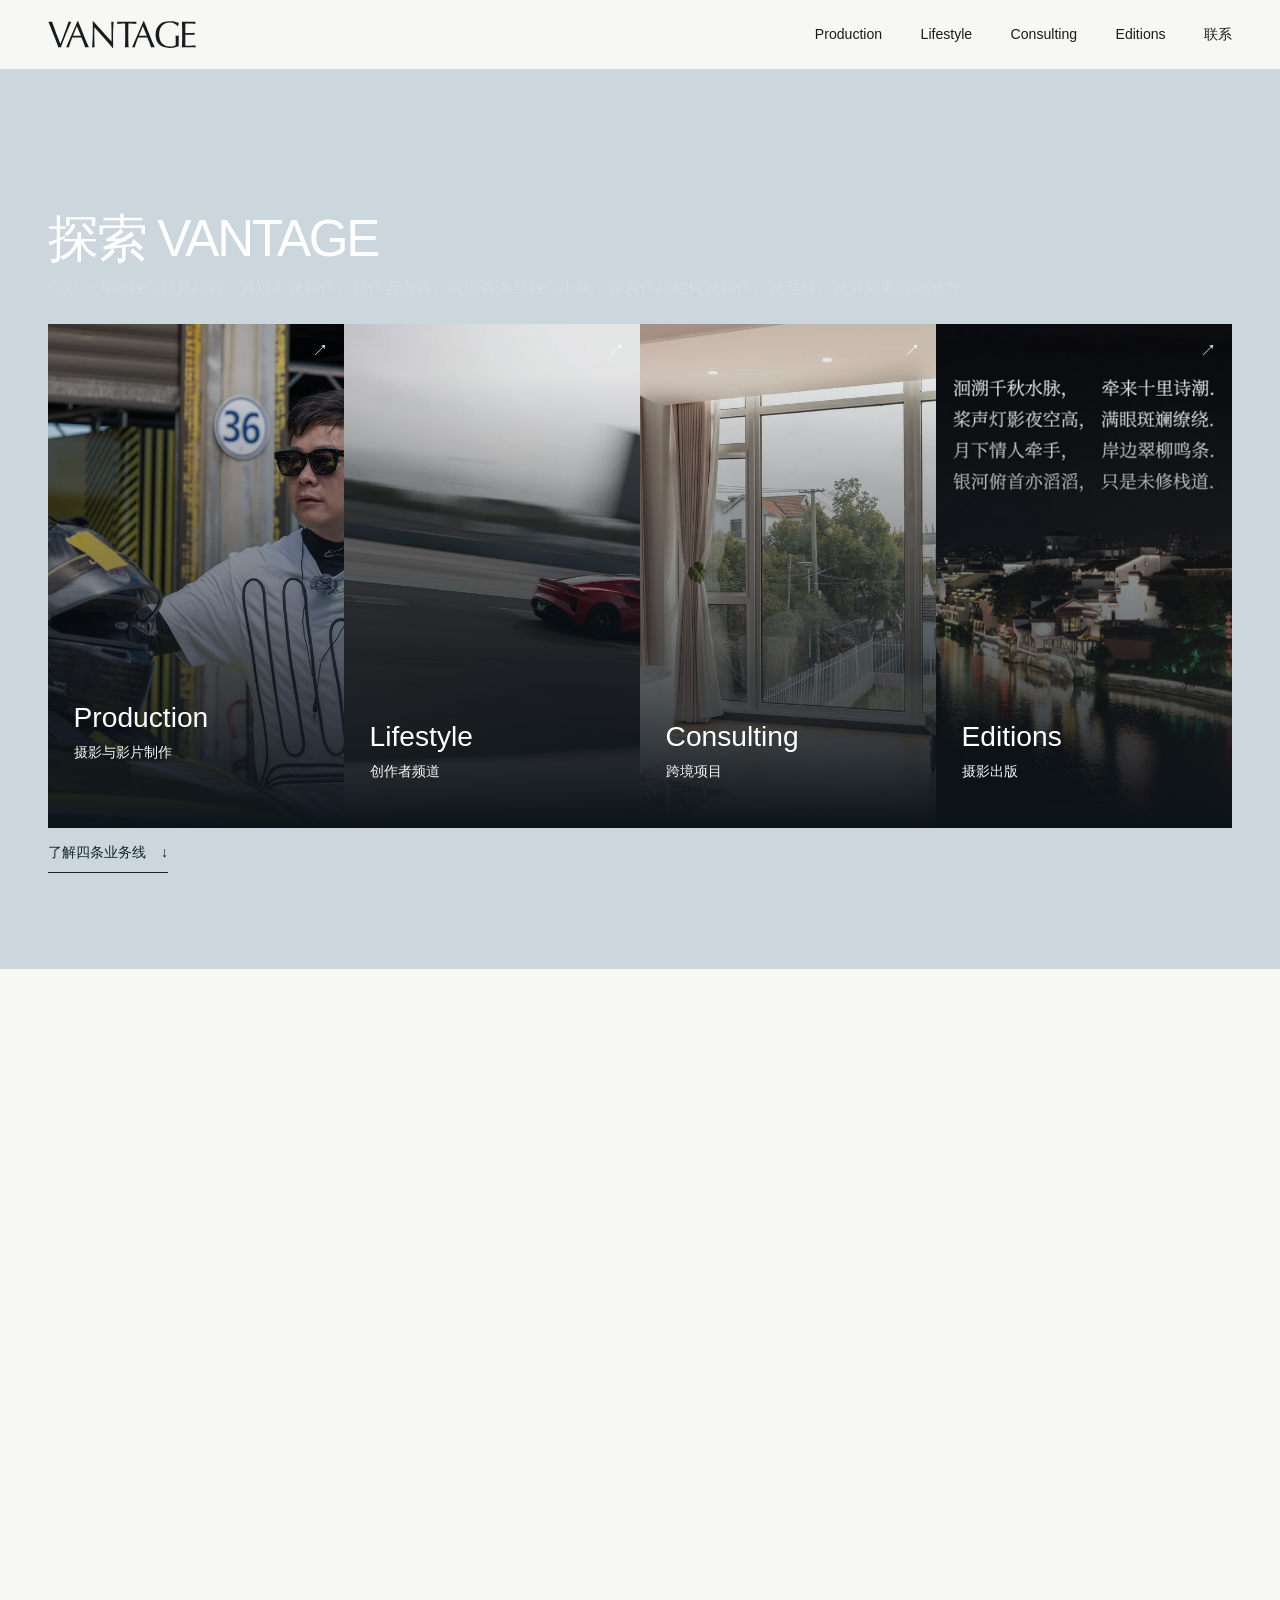
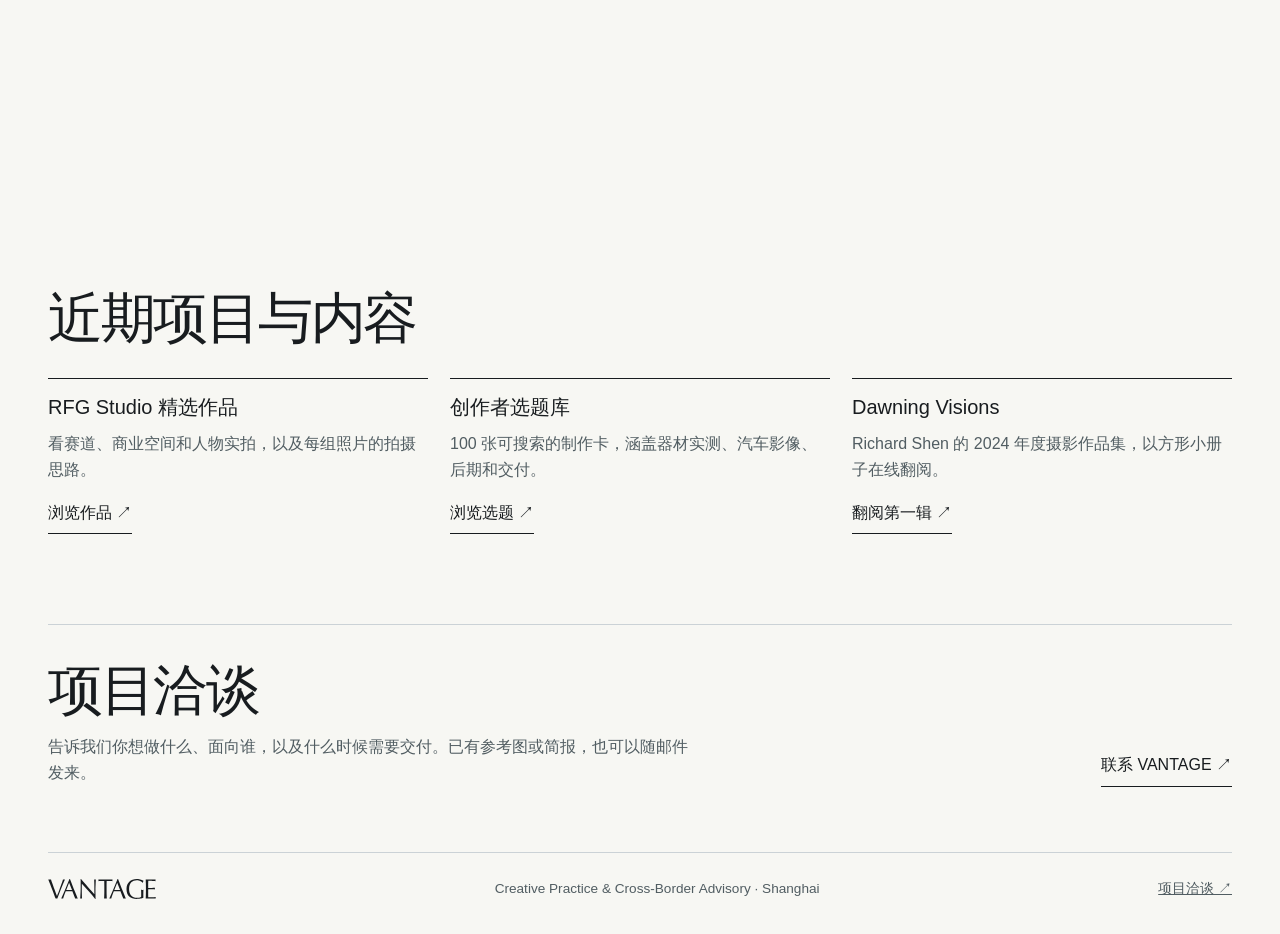
==== commit 1c5c1428: "Unify branch wordmarks and add advisory visuals and contact" ====
--- a/index.html
+++ b/index.html
@@ -1,11 +1,22 @@
 <!doctype html>
-<html lang="zh-CN"><head><meta charset="utf-8"><meta name="viewport" content="width=device-width,initial-scale=1"><title>VANTAGE | 品牌首页</title><meta name="description" content="VANTAGE 品牌首页。VANTAGE 是立足上海的独立创意品牌，涵盖影像制作、创作者内容、跨境咨询与独立出版。"><meta property="og:title" content="VANTAGE | 品牌首页"><meta property="og:description" content="VANTAGE 是立足上海的独立创意品牌，涵盖影像制作、创作者内容、跨境咨询与独立出版。"><meta property="og:type" content="website"><link rel="stylesheet" href="style.css?v=19"><script defer src="welcome.js?v=19"></script></head>
+<html lang="zh-CN"><head><meta charset="utf-8"><meta name="viewport" content="width=device-width,initial-scale=1"><title>VANTAGE | 品牌首页</title><meta name="description" content="VANTAGE 品牌首页。VANTAGE 是立足上海的独立创意品牌，涵盖影像制作、创作者内容、跨境咨询与独立出版。"><meta property="og:title" content="VANTAGE | 品牌首页"><meta property="og:description" content="VANTAGE 是立足上海的独立创意品牌，涵盖影像制作、创作者内容、跨境咨询与独立出版。"><meta property="og:type" content="website"><link rel="stylesheet" href="style.css?v=20"><script defer src="welcome.js?v=19"></script></head>
 <body><a class="skip" href="#main">跳到正文</a><header class="mast wrap"><a href="index.html" aria-label="VANTAGE 首页"><img src="assets/vantage.svg" alt="VANTAGE" width="148" height="29"></a><nav aria-label="主导航"><a href="production.html">Production</a><a href="lifestyle.html">Lifestyle</a><a href="consulting.html">Consulting</a><a href="editions.html">Editions</a><a href="contact.html">联系</a></nav></header><main id="main">
 <section class="welcome" aria-labelledby="welcome-title">
   <div class="welcome-stage">
     <div class="welcome-kv">
-      <div class="welcome-lockup"><h1 id="welcome-title"><img src="assets/vantage.svg" alt="VANTAGE"></h1><nav class="welcome-marks" aria-label="四条业务线"><a href="production.html"><img src="assets/production.svg" alt="VANTAGE Production"></a><a href="lifestyle.html"><img src="assets/lifestyle.svg" alt="VANTAGE Lifestyle"></a><a href="consulting.html"><img src="assets/consulting.svg" alt="VANTAGE Consulting"></a><a href="editions.html"><img src="assets/editions.svg" alt="VANTAGE Editions"></a></nav></div>
-      <a class="welcome-enter" href="#branches">探索 VANTAGE <span aria-hidden="true">↓</span></a>
+      <div class="welcome-lockup">
+        <div class="welcome-identity">
+          <h1 id="welcome-title"><img src="assets/vantage.svg" alt="VANTAGE"></h1>
+          <p>立足上海的独立创意品牌</p>
+        </div>
+        <nav class="welcome-marks" aria-label="四条业务线">
+          <a href="production.html"><img src="assets/production.svg" alt="VANTAGE Production"></a>
+          <a href="lifestyle.html"><img src="assets/lifestyle.svg" alt="VANTAGE Lifestyle"></a>
+          <a href="consulting.html"><img src="assets/consulting.svg" alt="VANTAGE Consulting"></a>
+          <a href="editions.html"><img src="assets/editions.svg" alt="VANTAGE Editions"></a>
+        </nav>
+      </div>
+      <a class="welcome-enter" href="#branches">了解四条业务线 <span aria-hidden="true">↓</span></a>
     </div>
 <section class="wrap brand-doors" aria-labelledby="branches-title">
   <header><h2 id="branches-title">探索 VANTAGE</h2><p>立足上海的独立创意品牌。通过影像制作、创作者内容、跨境咨询与独立出版，探索作品如何被制作、被理解、被带到更远的地方。</p></header>
--- a/style.css
+++ b/style.css
@@ -335,14 +335,27 @@
 .division-intro .action+.action{margin-left:16px}
 @media(min-width:761px){.resource-grid{grid-template-columns:repeat(2,minmax(0,1fr))}}
 
-.welcome-lockup{position:relative;z-index:1;width:min(900px,calc(100% - 64px));display:grid;justify-items:center;gap:clamp(22px,5svh,50px)}
-.welcome-kv .welcome-lockup h1{width:min(38%,340px);margin:0}
-.welcome-marks{width:100%;display:grid;grid-template-columns:1fr 1fr;border-top:1px solid #283c4b40;border-left:1px solid #283c4b40}
-.welcome-marks a{display:grid;place-items:center;border-right:1px solid #283c4b40;border-bottom:1px solid #283c4b40;padding:clamp(15px,3.5vw,32px);transition:background .22s}
-.welcome-marks a:is(:hover,:focus-visible){background:#ffffff45}
-.welcome-marks img{display:block;width:min(100%,315px);height:auto}
-.welcome-connected .welcome-lockup{opacity:clamp(0,calc(1 - var(--door-split) * 1.65),1);transform:translateY(calc(var(--door-split) * -24px))}
+.welcome-lockup{position:relative;z-index:1;width:min(1260px,calc(100% - 96px));display:grid;grid-template-columns:minmax(0,1fr) minmax(200px,.48fr);align-items:end;gap:clamp(36px,8vw,132px)}
+.welcome-identity{align-self:center}
+.welcome-kv .welcome-lockup h1{width:min(100%,590px);margin:0}
+.welcome-identity p{margin:clamp(16px,3vw,33px) 0 0;color:#344751;font-size:clamp(.87rem,1.25vw,1.1rem);letter-spacing:.09em}
+.welcome-marks{display:grid;justify-items:start;gap:clamp(10px,2.2svh,20px);align-self:center}
+.welcome-marks a{display:block;width:max-content;max-width:100%;padding-block:6px;transition:opacity .2s,transform .25s cubic-bezier(.22,.72,.23,1)}
+.welcome-marks img{display:block;width:auto;max-width:100%;height:clamp(17px,2.55vw,33px);object-fit:contain;object-position:left center}
+.welcome-marks:has(a:is(:hover,:focus-visible)) a:not(:hover,:focus-visible){opacity:.58}
+.welcome-marks a:is(:hover,:focus-visible){transform:translateX(5px)}
+.welcome-kv .welcome-enter{left:max(48px,calc((100% - 1260px) / 2));bottom:clamp(40px,11svh,96px)}
+.welcome-connected .welcome-lockup{opacity:clamp(0,calc(1 - var(--door-split) * 1.65),1);transform:translateY(calc(var(--door-split) * -16px))}
 .welcome-connected .welcome-lockup h1{opacity:1;transform:none}
+@media(max-width:700px){
+ .welcome-lockup{grid-template-columns:1fr;gap:clamp(24px,5svh,42px);margin-top:-34px}
+ .welcome-kv .welcome-lockup h1{width:min(72%,360px)}
+ .welcome-identity p{margin-top:12px}
+ .welcome-marks{gap:4px}
+ .welcome-marks img{height:clamp(18px,3vw,24px)}
+ .welcome-kv .welcome-enter{left:21px;bottom:34px}
+}
+@media(prefers-reduced-motion:reduce){.welcome-marks a{transition:none}}
 .home-index{padding-block:clamp(42px,7vw,90px)}
 .home-features{margin-top:28px}
 .home-features .action{margin-top:16px}
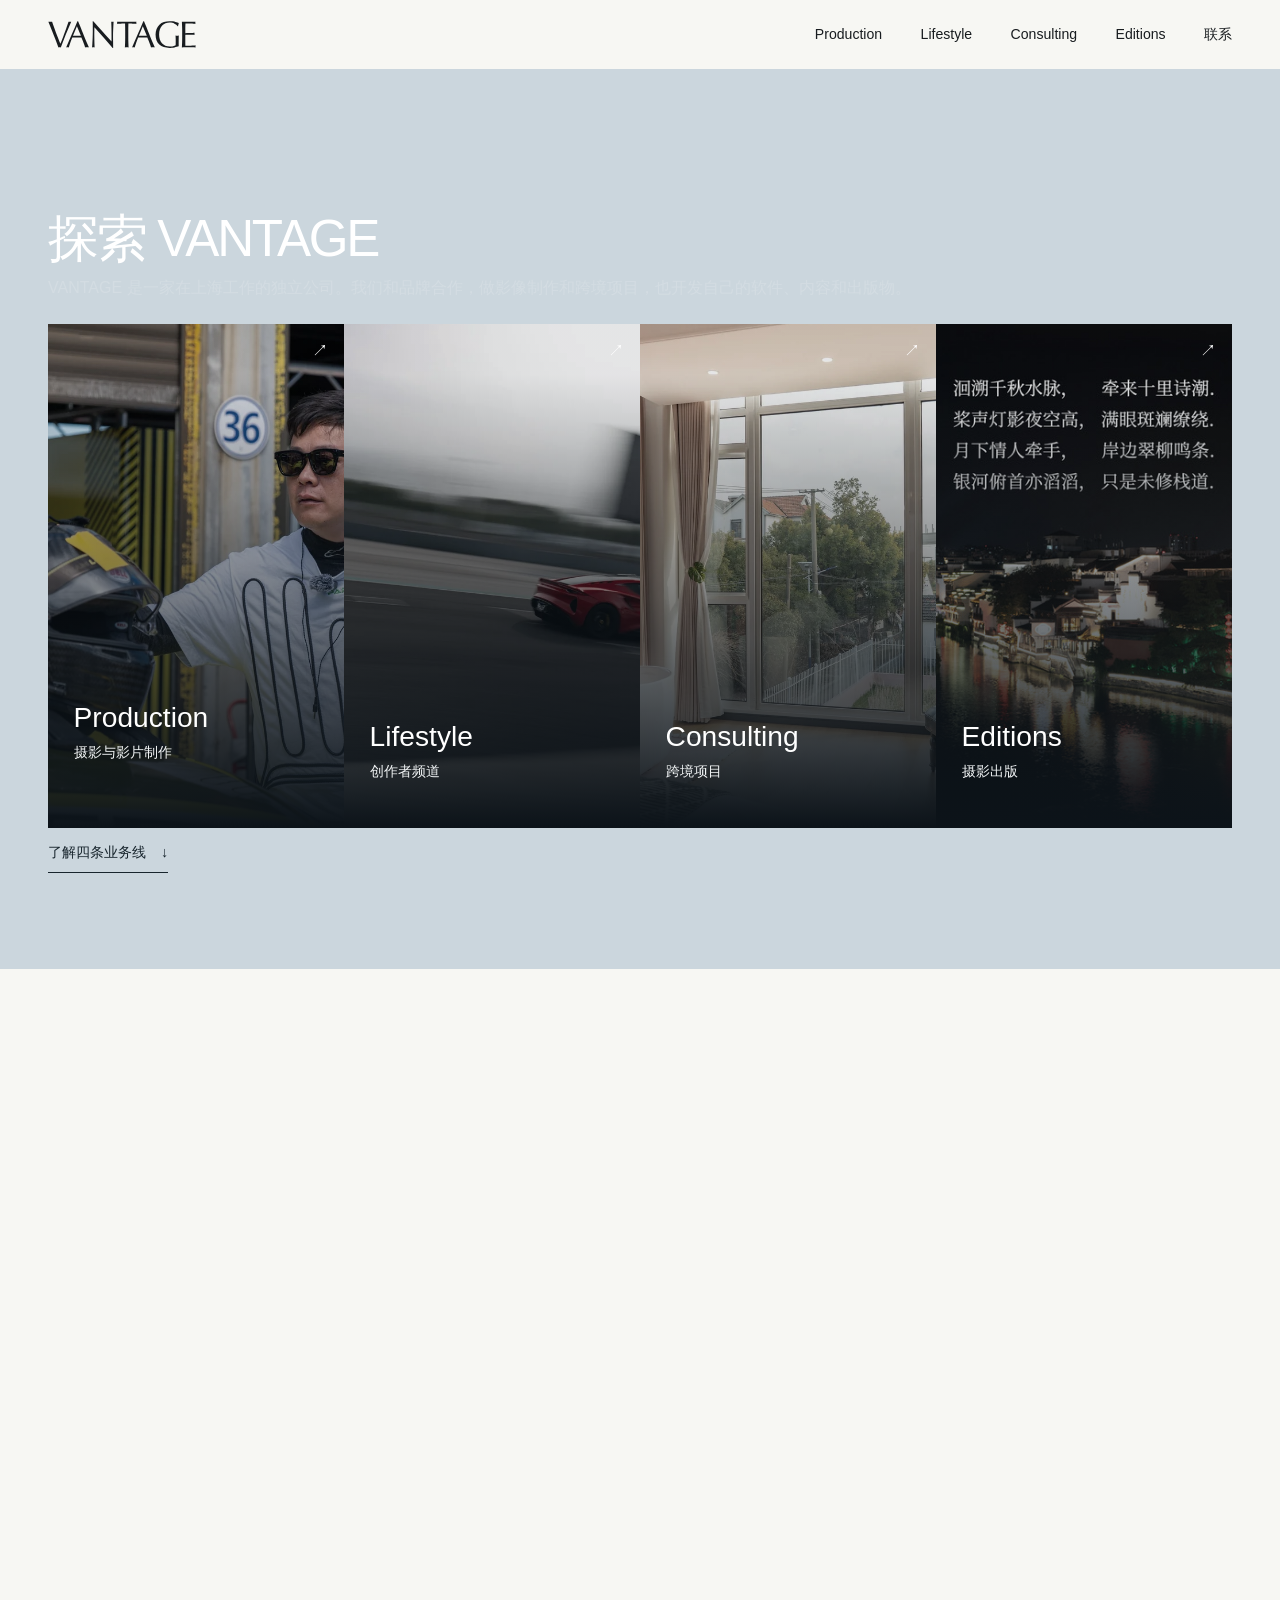
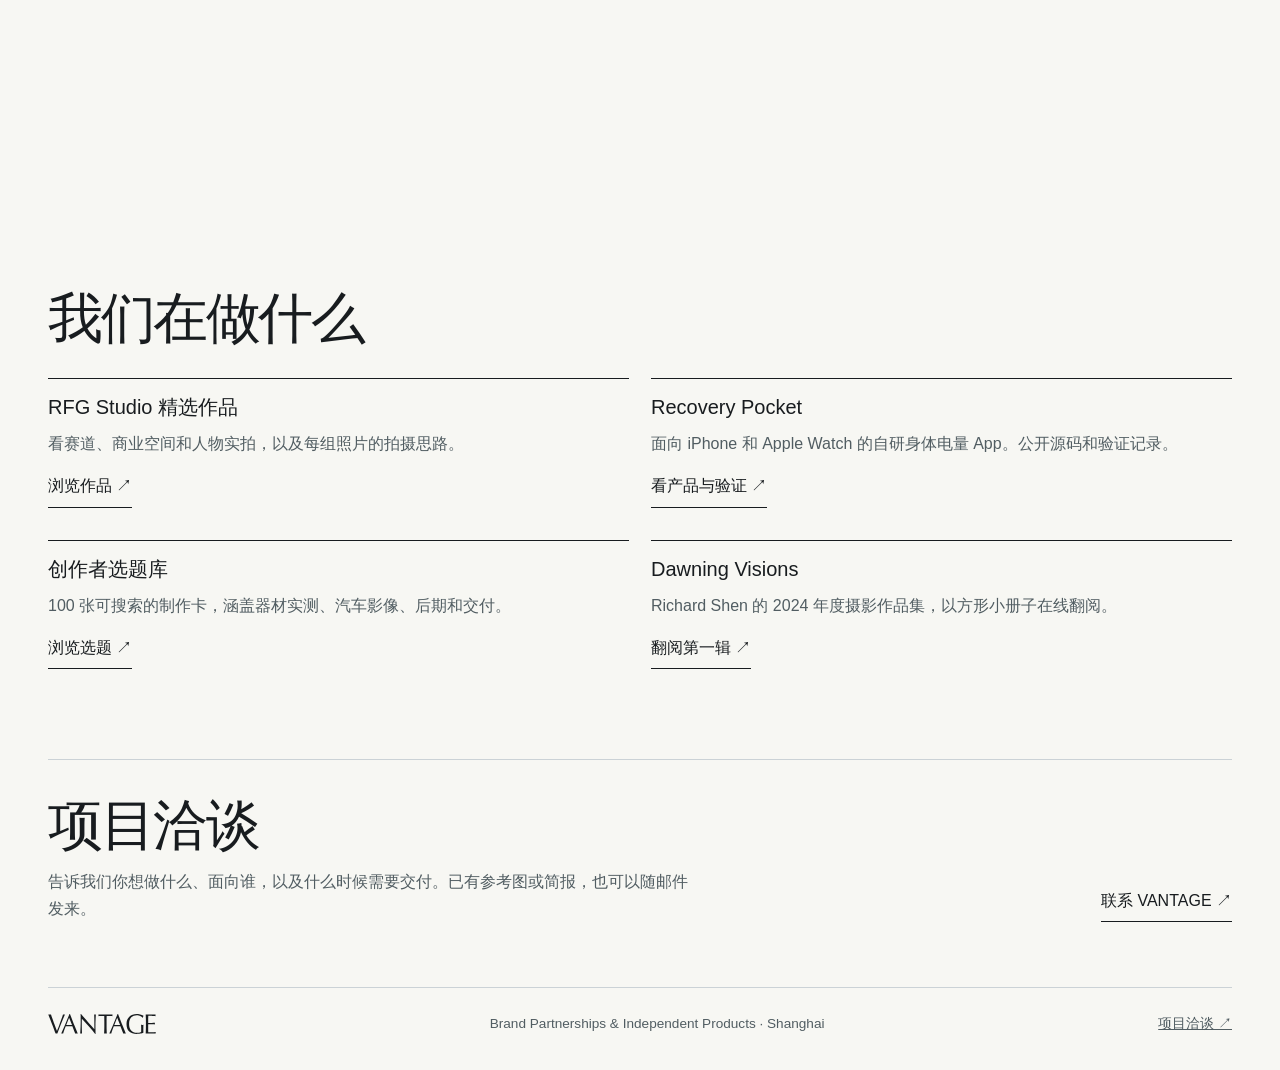
==== commit 1fcb2220: "Unify branch wordmarks and add advisory visuals and contact" ====
--- a/index.html
+++ b/index.html
@@ -1,5 +1,5 @@
 <!doctype html>
-<html lang="zh-CN"><head><meta charset="utf-8"><meta name="viewport" content="width=device-width,initial-scale=1"><title>VANTAGE | 品牌首页</title><meta name="description" content="VANTAGE 品牌首页。VANTAGE 是立足上海的独立创意品牌，涵盖影像制作、创作者内容、跨境咨询与独立出版。"><meta property="og:title" content="VANTAGE | 品牌首页"><meta property="og:description" content="VANTAGE 是立足上海的独立创意品牌，涵盖影像制作、创作者内容、跨境咨询与独立出版。"><meta property="og:type" content="website"><link rel="stylesheet" href="style.css?v=20"><script defer src="welcome.js?v=19"></script></head>
+<html lang="zh-CN"><head><meta charset="utf-8"><meta name="viewport" content="width=device-width,initial-scale=1"><title>VANTAGE | Shanghai</title><meta name="description" content="VANTAGE 是一家在上海开展业务的独立公司。我们承接品牌影像与跨境项目，也开发自己的软件、内容和出版物。"><meta property="og:title" content="VANTAGE | Shanghai"><meta property="og:description" content="VANTAGE 在上海承接品牌项目，也开发自己的软件、内容和出版物。"><meta property="og:type" content="website"><link rel="stylesheet" href="style.css?v=21"><script defer src="welcome.js?v=19"></script></head>
 <body><a class="skip" href="#main">跳到正文</a><header class="mast wrap"><a href="index.html" aria-label="VANTAGE 首页"><img src="assets/vantage.svg" alt="VANTAGE" width="148" height="29"></a><nav aria-label="主导航"><a href="production.html">Production</a><a href="lifestyle.html">Lifestyle</a><a href="consulting.html">Consulting</a><a href="editions.html">Editions</a><a href="contact.html">联系</a></nav></header><main id="main">
 <section class="welcome" aria-labelledby="welcome-title">
   <div class="welcome-stage">
@@ -7,7 +7,7 @@
       <div class="welcome-lockup">
         <div class="welcome-identity">
           <h1 id="welcome-title"><img src="assets/vantage.svg" alt="VANTAGE"></h1>
-          <p>立足上海的独立创意品牌</p>
+          <p>为品牌做项目，也做自己的产品。</p>
         </div>
         <nav class="welcome-marks" aria-label="四条业务线">
           <a href="production.html"><img src="assets/production.svg" alt="VANTAGE Production"></a>
@@ -19,14 +19,15 @@
       <a class="welcome-enter" href="#branches">了解四条业务线 <span aria-hidden="true">↓</span></a>
     </div>
 <section class="wrap brand-doors" aria-labelledby="branches-title">
-  <header><h2 id="branches-title">探索 VANTAGE</h2><p>立足上海的独立创意品牌。通过影像制作、创作者内容、跨境咨询与独立出版，探索作品如何被制作、被理解、被带到更远的地方。</p></header>
+  <header><h2 id="branches-title">探索 VANTAGE</h2><p>VANTAGE 是一家在上海工作的独立公司。我们和品牌合作，做影像制作和跨境项目，也开发自己的软件、内容和出版物。</p></header>
   <div class="door-grid"><a class="brand-door" href="production.html" data-door><img src="assets/paddock0.webp" alt="" loading="lazy"><div class="door-copy"><h3>Production</h3><p>摄影与影片制作</p><span class="door-description">RFG Studio 的赛道、品牌与商业空间实拍。</span></div><span class="door-arrow" aria-hidden="true">↗</span></a><a class="brand-door" href="lifestyle.html" data-door><img src="assets/hero.webp" alt="" loading="lazy"><div class="door-copy"><h3>Lifestyle</h3><p>创作者频道</p><span class="door-description">汽车影像、器材与 100 个创作者选题。</span></div><span class="door-arrow" aria-hidden="true">↗</span></a><a class="brand-door" href="consulting.html" data-door><img src="assets/space0.webp" alt="" loading="lazy"><div class="door-copy"><h3>Consulting</h3><p>跨境项目</p><span class="door-description">海外合作指南与项目简报。</span></div><span class="door-arrow" aria-hidden="true">↗</span></a><a class="brand-door" href="editions.html" data-door><img src="assets/dawning-visions/13.jpg" alt="" loading="lazy"><div class="door-copy"><h3>Editions</h3><p>摄影出版</p><span class="door-description">翻阅 Richard Shen 的首本年度作品集。</span></div><span class="door-arrow" aria-hidden="true">↗</span></a></div>
 </section>
   </div>
   <span id="branches" class="welcome-anchor" aria-hidden="true"></span>
 </section>
-<section class="wrap home-index"><h2>近期项目与内容</h2><div class="detail-grid home-features">
+<section class="wrap home-index"><h2>我们在做什么</h2><div class="detail-grid home-features">
 <article><h3>RFG Studio 精选作品</h3><p>看赛道、商业空间和人物实拍，以及每组照片的拍摄思路。</p><a class="action" href="production.html#production">浏览作品 ↗</a></article>
+<article><h3>Recovery Pocket</h3><p>面向 iPhone 和 Apple Watch 的自研身体电量 App。公开源码和验证记录。</p><a class="action" href="consulting.html#verified-work">看产品与验证 ↗</a></article>
 <article><h3>创作者选题库</h3><p>100 张可搜索的制作卡，涵盖器材实测、汽车影像、后期和交付。</p><a class="action" href="lifestyle.html#topics">浏览选题 ↗</a></article>
 <article><h3>Dawning Visions</h3><p>Richard Shen 的 2024 年度摄影作品集，以方形小册子在线翻阅。</p><a class="action" href="editions.html#opening">翻阅第一辑 ↗</a></article>
-</div></section><section class="wrap home-contact"><div><h2>项目洽谈</h2><p>告诉我们你想做什么、面向谁，以及什么时候需要交付。已有参考图或简报，也可以随邮件发来。</p></div><a class="action" href="contact.html">联系 VANTAGE ↗</a></section></main><footer class="wrap end"><a href="index.html" aria-label="VANTAGE 首页"><img src="assets/vantage.svg" alt="VANTAGE" width="108" height="22"></a><span>Creative Practice &amp; Cross-Border Advisory · Shanghai</span><a href="contact.html">项目洽谈 ↗</a></footer></body></html>+</div></section><section class="wrap home-contact"><div><h2>项目洽谈</h2><p>告诉我们你想做什么、面向谁，以及什么时候需要交付。已有参考图或简报，也可以随邮件发来。</p></div><a class="action" href="contact.html">联系 VANTAGE ↗</a></section></main><footer class="wrap end"><a href="index.html" aria-label="VANTAGE 首页"><img src="assets/vantage.svg" alt="VANTAGE" width="108" height="22"></a><span>Brand Partnerships &amp; Independent Products · Shanghai</span><a href="contact.html">项目洽谈 ↗</a></footer></body></html>
--- a/style.css
+++ b/style.css
@@ -389,3 +389,5 @@
  .welcome-lockup{width:calc(100% - 42px)}
 }
 @media(max-width:390px){.mast nav{column-gap:8px}.deliverable-visual ol{grid-template-columns:1fr}}
+
+@media(min-width:761px){.home-features{grid-template-columns:repeat(2,minmax(0,1fr));row-gap:32px}}
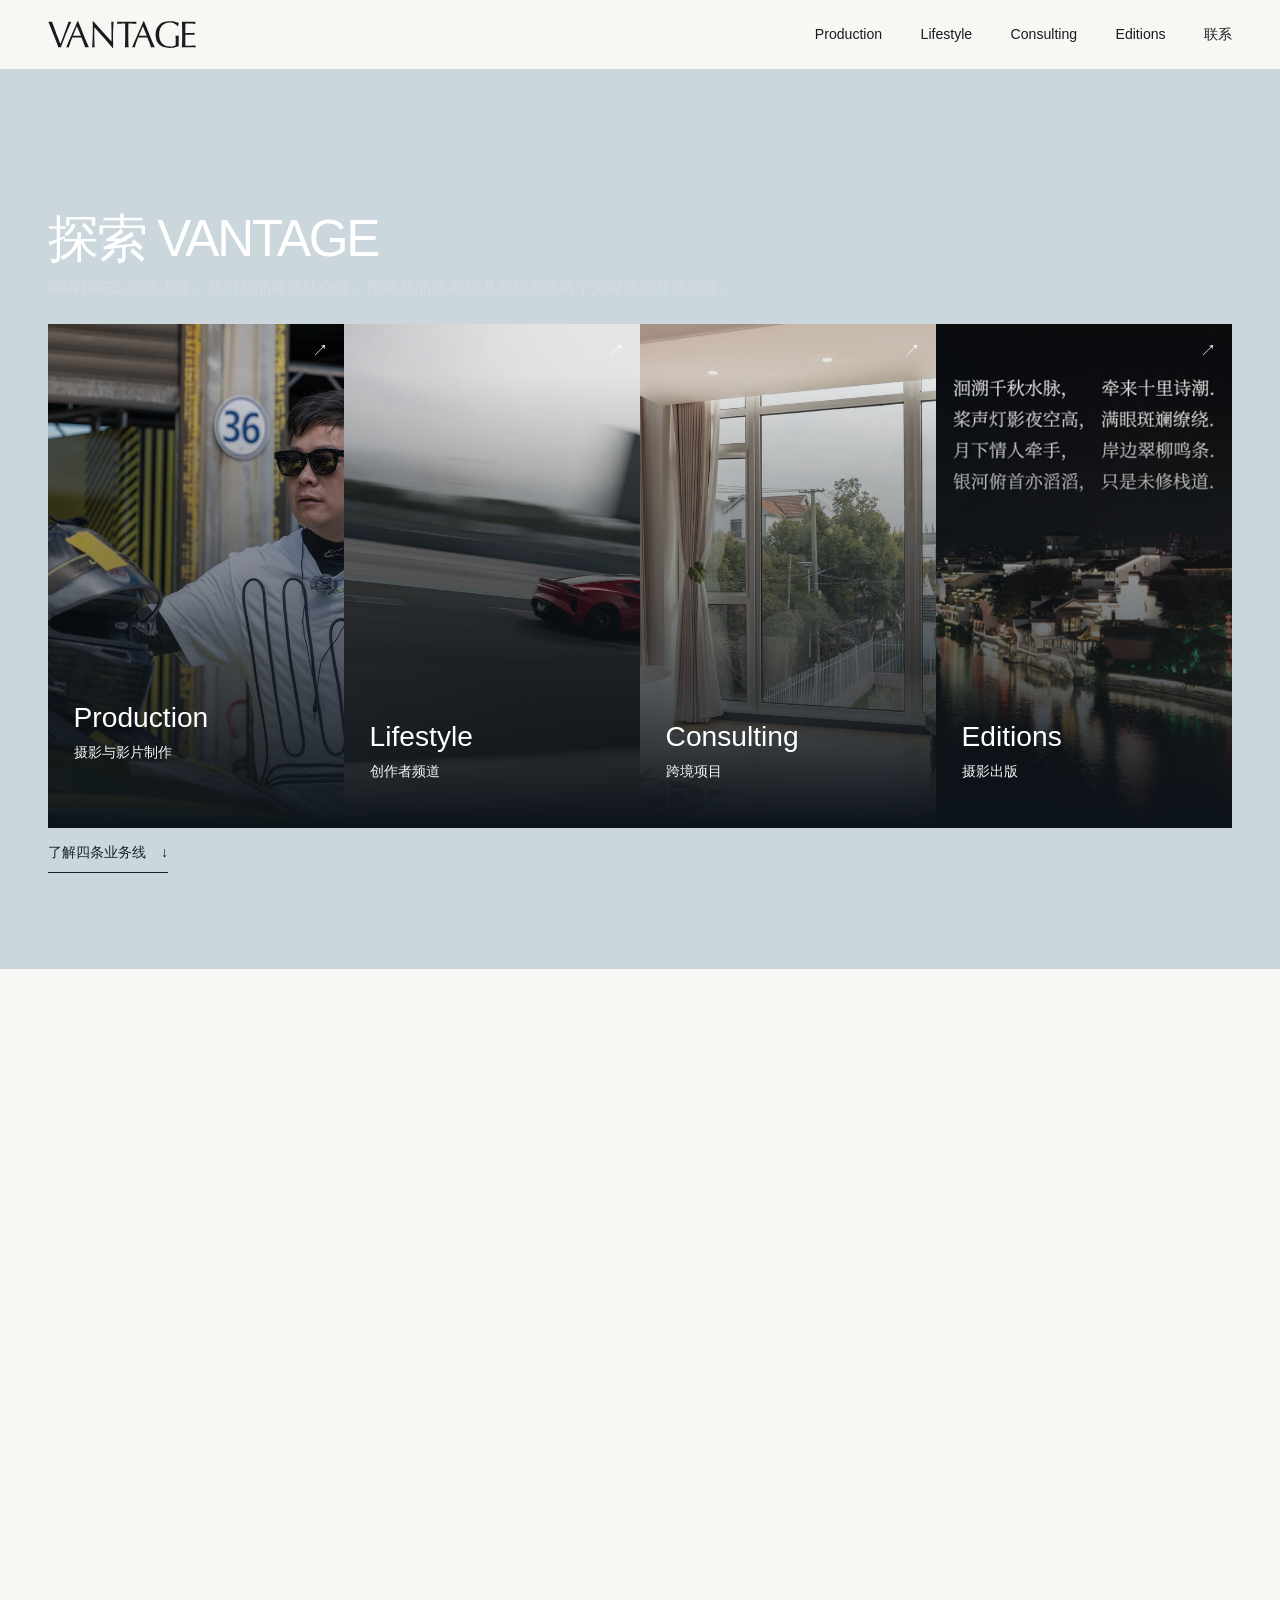
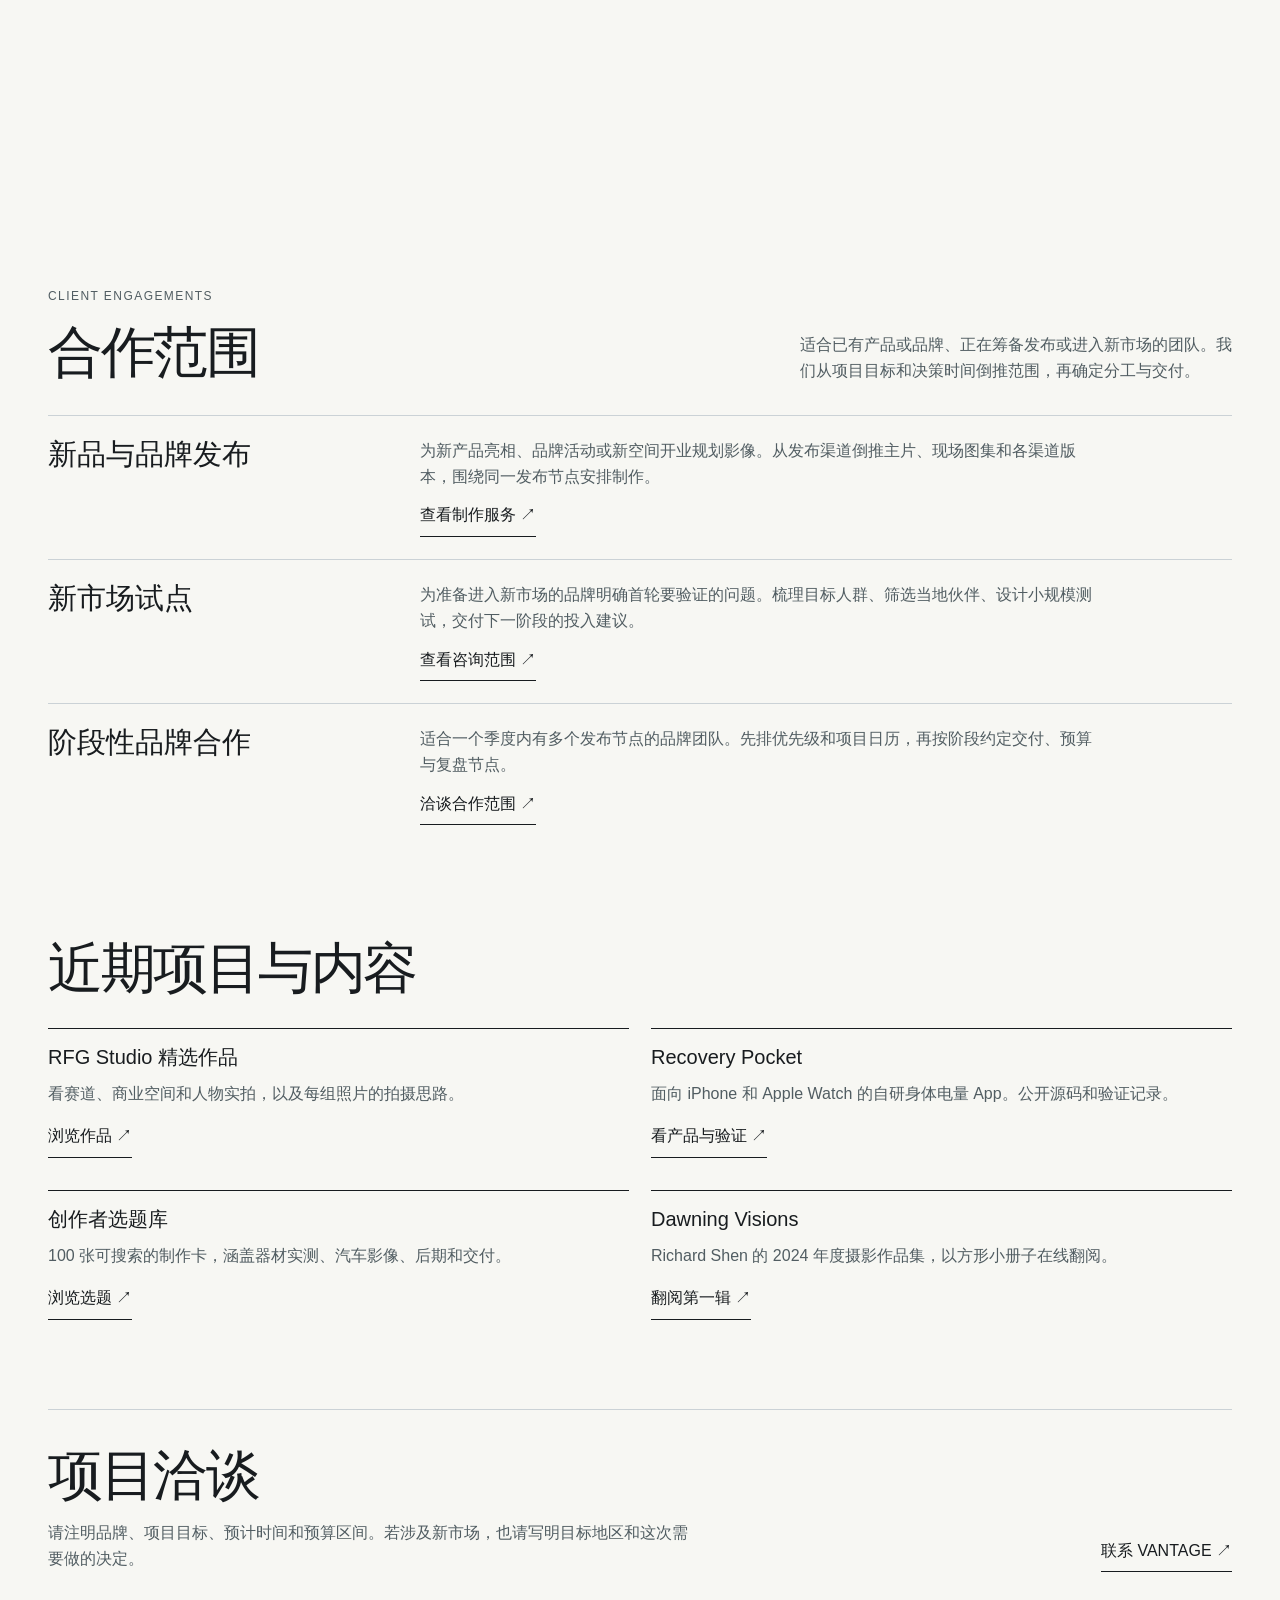
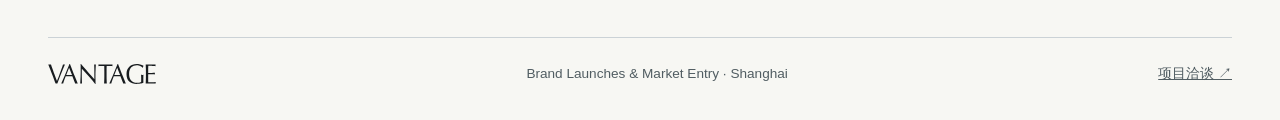
==== commit ef7a18b6: "Unify branch wordmarks and add advisory visuals and contact" ====
--- a/index.html
+++ b/index.html
@@ -1,5 +1,5 @@
 <!doctype html>
-<html lang="zh-CN"><head><meta charset="utf-8"><meta name="viewport" content="width=device-width,initial-scale=1"><title>VANTAGE | Shanghai</title><meta name="description" content="VANTAGE 是一家在上海开展业务的独立公司。我们承接品牌影像与跨境项目，也开发自己的软件、内容和出版物。"><meta property="og:title" content="VANTAGE | Shanghai"><meta property="og:description" content="VANTAGE 在上海承接品牌项目，也开发自己的软件、内容和出版物。"><meta property="og:type" content="website"><link rel="stylesheet" href="style.css?v=21"><script defer src="welcome.js?v=19"></script></head>
+<html lang="zh-CN"><head><meta charset="utf-8"><meta name="viewport" content="width=device-width,initial-scale=1"><title>VANTAGE | 品牌发布与市场拓展</title><meta name="description" content="VANTAGE 立足上海，承接品牌发布、新市场试点及阶段性品牌合作。"><meta property="og:title" content="VANTAGE | 品牌发布与市场拓展"><meta property="og:description" content="品牌发布、新市场试点及阶段性品牌合作。"><meta property="og:type" content="website"><link rel="stylesheet" href="style.css?v=22"><script defer src="welcome.js?v=19"></script></head>
 <body><a class="skip" href="#main">跳到正文</a><header class="mast wrap"><a href="index.html" aria-label="VANTAGE 首页"><img src="assets/vantage.svg" alt="VANTAGE" width="148" height="29"></a><nav aria-label="主导航"><a href="production.html">Production</a><a href="lifestyle.html">Lifestyle</a><a href="consulting.html">Consulting</a><a href="editions.html">Editions</a><a href="contact.html">联系</a></nav></header><main id="main">
 <section class="welcome" aria-labelledby="welcome-title">
   <div class="welcome-stage">
@@ -7,7 +7,7 @@
       <div class="welcome-lockup">
         <div class="welcome-identity">
           <h1 id="welcome-title"><img src="assets/vantage.svg" alt="VANTAGE"></h1>
-          <p>为品牌做项目，也做自己的产品。</p>
+          <p>品牌发布与市场拓展</p>
         </div>
         <nav class="welcome-marks" aria-label="四条业务线">
           <a href="production.html"><img src="assets/production.svg" alt="VANTAGE Production"></a>
@@ -19,15 +19,21 @@
       <a class="welcome-enter" href="#branches">了解四条业务线 <span aria-hidden="true">↓</span></a>
     </div>
 <section class="wrap brand-doors" aria-labelledby="branches-title">
-  <header><h2 id="branches-title">探索 VANTAGE</h2><p>VANTAGE 是一家在上海工作的独立公司。我们和品牌合作，做影像制作和跨境项目，也开发自己的软件、内容和出版物。</p></header>
+  <header><h2 id="branches-title">探索 VANTAGE</h2><p>VANTAGE 立足上海。我们与品牌团队合作，围绕新品发布和进入新市场两个关键节点开展工作。</p></header>
   <div class="door-grid"><a class="brand-door" href="production.html" data-door><img src="assets/paddock0.webp" alt="" loading="lazy"><div class="door-copy"><h3>Production</h3><p>摄影与影片制作</p><span class="door-description">RFG Studio 的赛道、品牌与商业空间实拍。</span></div><span class="door-arrow" aria-hidden="true">↗</span></a><a class="brand-door" href="lifestyle.html" data-door><img src="assets/hero.webp" alt="" loading="lazy"><div class="door-copy"><h3>Lifestyle</h3><p>创作者频道</p><span class="door-description">汽车影像、器材与 100 个创作者选题。</span></div><span class="door-arrow" aria-hidden="true">↗</span></a><a class="brand-door" href="consulting.html" data-door><img src="assets/space0.webp" alt="" loading="lazy"><div class="door-copy"><h3>Consulting</h3><p>跨境项目</p><span class="door-description">海外合作指南与项目简报。</span></div><span class="door-arrow" aria-hidden="true">↗</span></a><a class="brand-door" href="editions.html" data-door><img src="assets/dawning-visions/13.jpg" alt="" loading="lazy"><div class="door-copy"><h3>Editions</h3><p>摄影出版</p><span class="door-description">翻阅 Richard Shen 的首本年度作品集。</span></div><span class="door-arrow" aria-hidden="true">↗</span></a></div>
 </section>
   </div>
   <span id="branches" class="welcome-anchor" aria-hidden="true"></span>
 </section>
-<section class="wrap home-index"><h2>我们在做什么</h2><div class="detail-grid home-features">
+<section class="wrap commercial-section" id="engagements" aria-labelledby="engagement-title">
+<header class="section-head"><div><p class="eyebrow">Client Engagements</p><h2 id="engagement-title">合作范围</h2></div><p>适合已有产品或品牌、正在筹备发布或进入新市场的团队。我们从项目目标和决策时间倒推范围，再确定分工与交付。</p></header>
+<div class="commercial-list">
+<article><h3>新品与品牌发布</h3><div><p>为新产品亮相、品牌活动或新空间开业规划影像。从发布渠道倒推主片、现场图集和各渠道版本，围绕同一发布节点安排制作。</p><a class="action" href="production.html#services">查看制作服务 ↗</a></div></article>
+<article><h3>新市场试点</h3><div><p>为准备进入新市场的品牌明确首轮要验证的问题。梳理目标人群、筛选当地伙伴、设计小规模测试，交付下一阶段的投入建议。</p><a class="action" href="consulting.html#services">查看咨询范围 ↗</a></div></article>
+<article><h3>阶段性品牌合作</h3><div><p>适合一个季度内有多个发布节点的品牌团队。先排优先级和项目日历，再按阶段约定交付、预算与复盘节点。</p><a class="action" href="contact.html?topic=Production">洽谈合作范围 ↗</a></div></article>
+</div></section><section class="wrap home-index"><h2>近期项目与内容</h2><div class="detail-grid home-features">
 <article><h3>RFG Studio 精选作品</h3><p>看赛道、商业空间和人物实拍，以及每组照片的拍摄思路。</p><a class="action" href="production.html#production">浏览作品 ↗</a></article>
 <article><h3>Recovery Pocket</h3><p>面向 iPhone 和 Apple Watch 的自研身体电量 App。公开源码和验证记录。</p><a class="action" href="consulting.html#verified-work">看产品与验证 ↗</a></article>
 <article><h3>创作者选题库</h3><p>100 张可搜索的制作卡，涵盖器材实测、汽车影像、后期和交付。</p><a class="action" href="lifestyle.html#topics">浏览选题 ↗</a></article>
 <article><h3>Dawning Visions</h3><p>Richard Shen 的 2024 年度摄影作品集，以方形小册子在线翻阅。</p><a class="action" href="editions.html#opening">翻阅第一辑 ↗</a></article>
-</div></section><section class="wrap home-contact"><div><h2>项目洽谈</h2><p>告诉我们你想做什么、面向谁，以及什么时候需要交付。已有参考图或简报，也可以随邮件发来。</p></div><a class="action" href="contact.html">联系 VANTAGE ↗</a></section></main><footer class="wrap end"><a href="index.html" aria-label="VANTAGE 首页"><img src="assets/vantage.svg" alt="VANTAGE" width="108" height="22"></a><span>Brand Partnerships &amp; Independent Products · Shanghai</span><a href="contact.html">项目洽谈 ↗</a></footer></body></html>+</div></section><section class="wrap home-contact"><div><h2>项目洽谈</h2><p>请注明品牌、项目目标、预计时间和预算区间。若涉及新市场，也请写明目标地区和这次需要做的决定。</p></div><a class="action" href="contact.html">联系 VANTAGE ↗</a></section></main><footer class="wrap end"><a href="index.html" aria-label="VANTAGE 首页"><img src="assets/vantage.svg" alt="VANTAGE" width="108" height="22"></a><span>Brand Launches &amp; Market Entry · Shanghai</span><a href="contact.html">项目洽谈 ↗</a></footer></body></html>
--- a/style.css
+++ b/style.css
@@ -391,3 +391,9 @@
 @media(max-width:390px){.mast nav{column-gap:8px}.deliverable-visual ol{grid-template-columns:1fr}}
 
 @media(min-width:761px){.home-features{grid-template-columns:repeat(2,minmax(0,1fr));row-gap:32px}}
+
+.commercial-section{padding-block:clamp(42px,7vw,100px) 0}
+.commercial-list article{display:grid;grid-template-columns:minmax(10em,.6fr) minmax(0,1.4fr);gap:24px;border-top:1px solid var(--line);padding-block:22px}
+.commercial-list h3{font-size:clamp(1.2rem,2.5vw,1.8rem);margin:0}
+.commercial-list p{max-width:42em;color:var(--muted);margin-bottom:12px}
+@media(max-width:640px){.commercial-list article{grid-template-columns:1fr;gap:10px}}
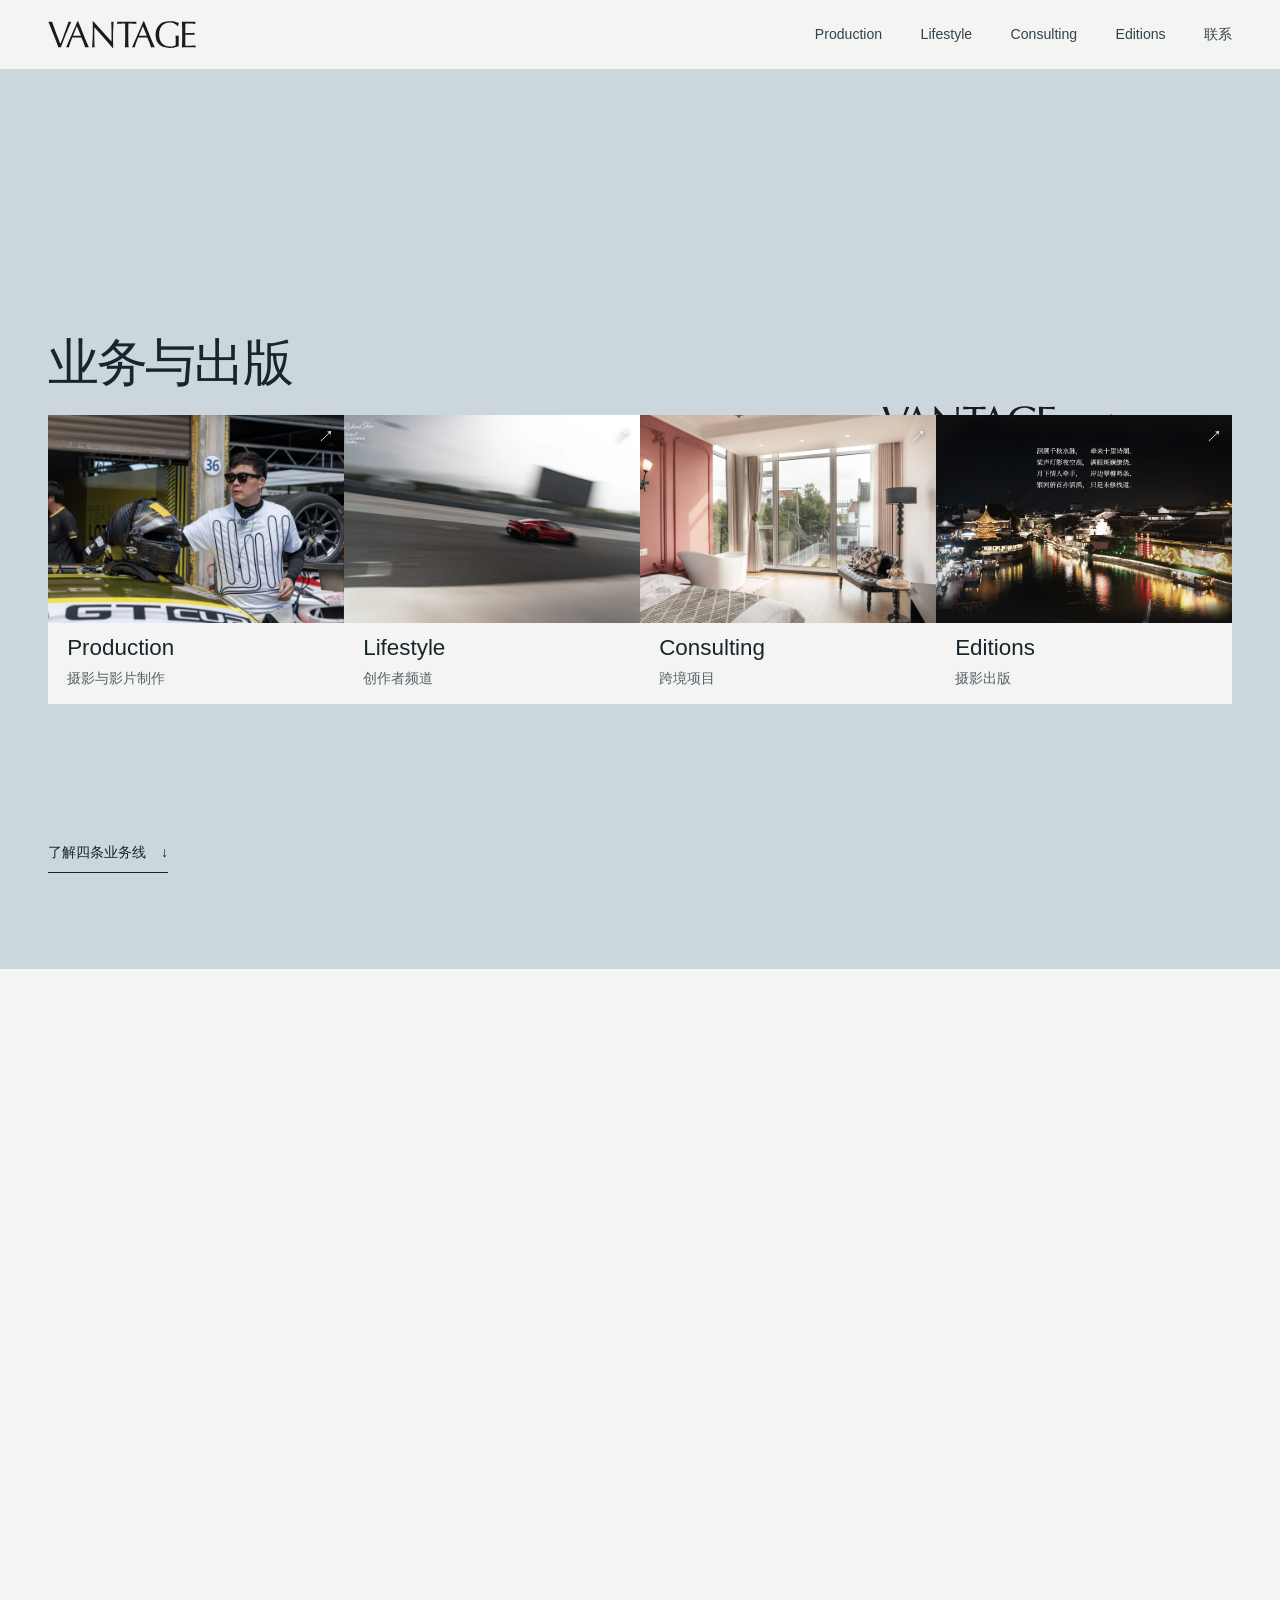
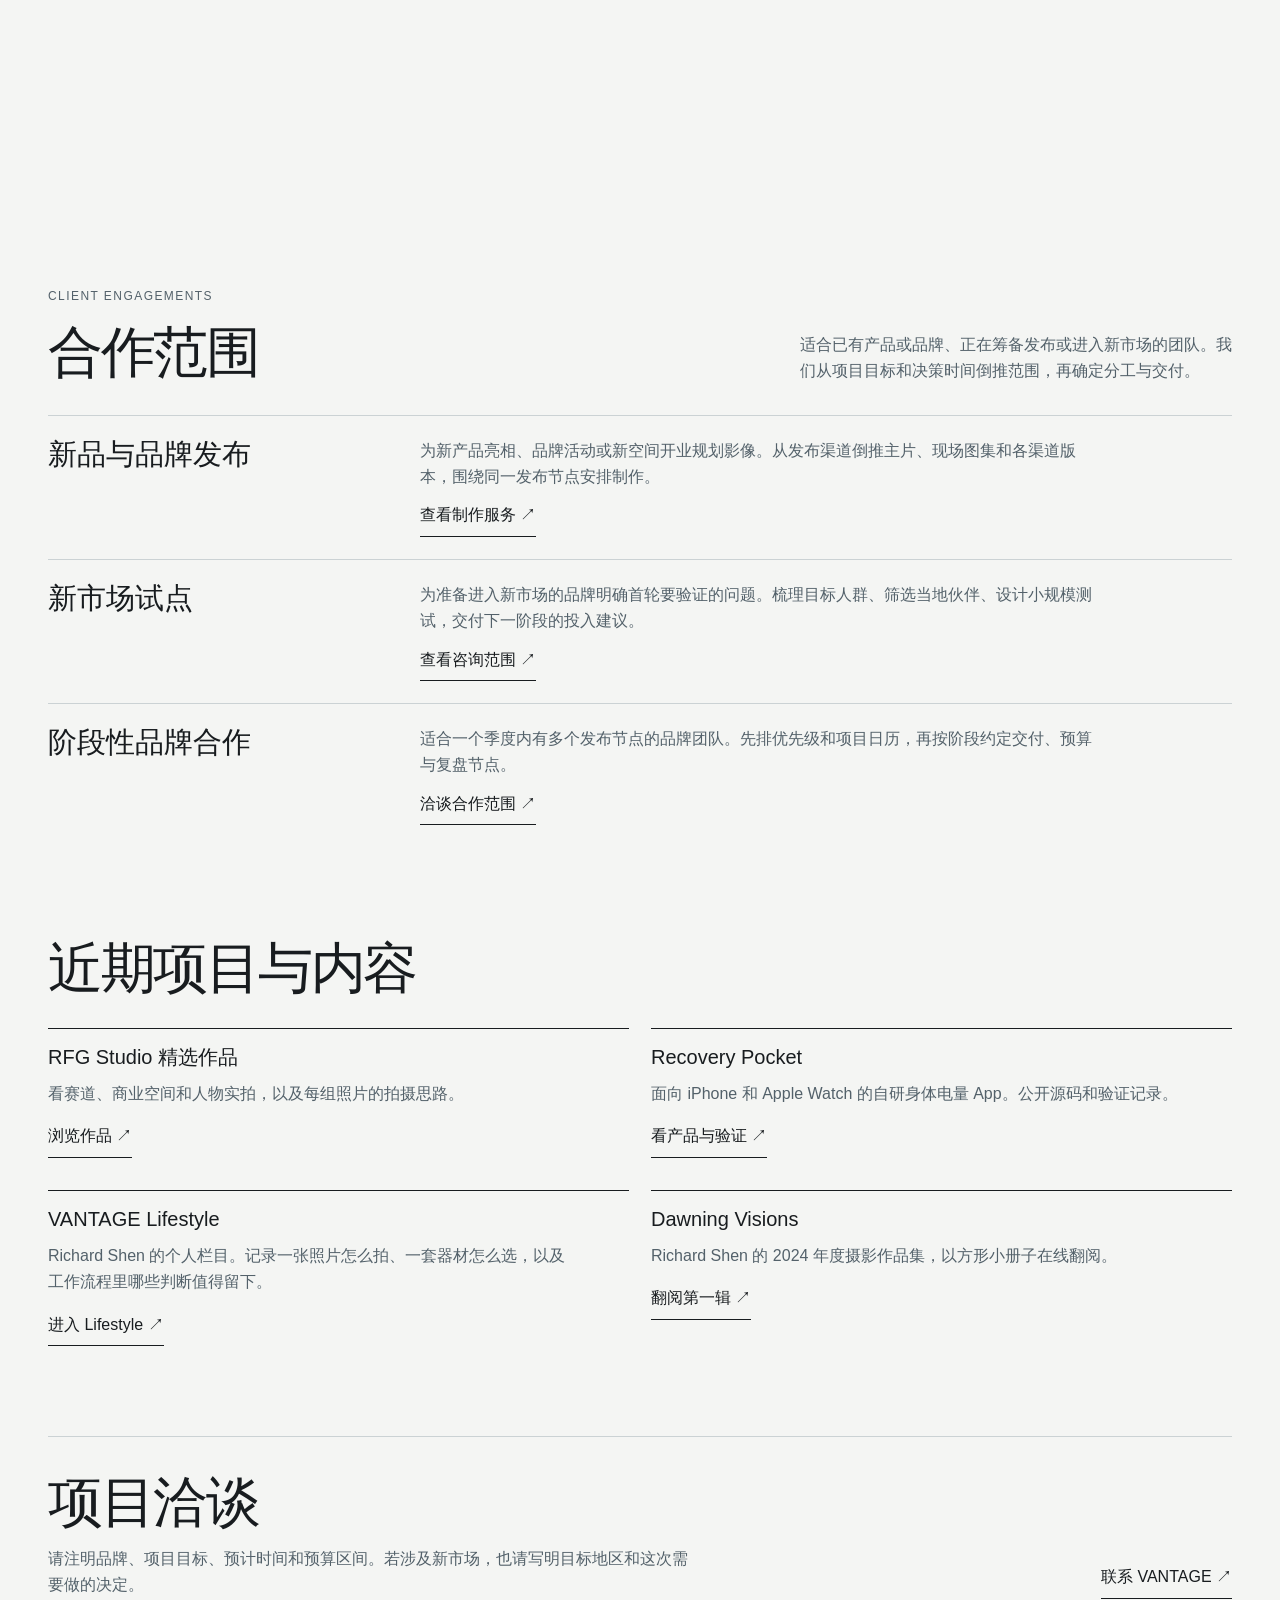
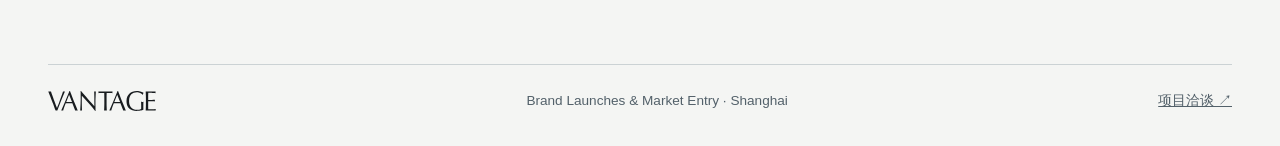
==== commit 495904f6: "Unify branch wordmarks and add advisory visuals and contact" ====
--- a/index.html
+++ b/index.html
@@ -1,5 +1,5 @@
 <!doctype html>
-<html lang="zh-CN"><head><meta charset="utf-8"><meta name="viewport" content="width=device-width,initial-scale=1"><title>VANTAGE | 品牌发布与市场拓展</title><meta name="description" content="VANTAGE 立足上海，承接品牌发布、新市场试点及阶段性品牌合作。"><meta property="og:title" content="VANTAGE | 品牌发布与市场拓展"><meta property="og:description" content="品牌发布、新市场试点及阶段性品牌合作。"><meta property="og:type" content="website"><link rel="stylesheet" href="style.css?v=22"><script defer src="welcome.js?v=19"></script></head>
+<html lang="zh-CN"><head><meta charset="utf-8"><meta name="viewport" content="width=device-width,initial-scale=1"><title>VANTAGE | 品牌发布与市场拓展</title><meta name="description" content="VANTAGE 立足上海，承接品牌发布、新市场试点及阶段性品牌合作。"><meta property="og:title" content="VANTAGE | 品牌发布与市场拓展"><meta property="og:description" content="品牌发布、新市场试点及阶段性品牌合作。"><meta property="og:type" content="website"><link rel="stylesheet" href="style.css?v=23"><script defer src="welcome.js?v=19"></script></head>
 <body><a class="skip" href="#main">跳到正文</a><header class="mast wrap"><a href="index.html" aria-label="VANTAGE 首页"><img src="assets/vantage.svg" alt="VANTAGE" width="148" height="29"></a><nav aria-label="主导航"><a href="production.html">Production</a><a href="lifestyle.html">Lifestyle</a><a href="consulting.html">Consulting</a><a href="editions.html">Editions</a><a href="contact.html">联系</a></nav></header><main id="main">
 <section class="welcome" aria-labelledby="welcome-title">
   <div class="welcome-stage">
@@ -19,8 +19,8 @@
       <a class="welcome-enter" href="#branches">了解四条业务线 <span aria-hidden="true">↓</span></a>
     </div>
 <section class="wrap brand-doors" aria-labelledby="branches-title">
-  <header><h2 id="branches-title">探索 VANTAGE</h2><p>VANTAGE 立足上海。我们与品牌团队合作，围绕新品发布和进入新市场两个关键节点开展工作。</p></header>
-  <div class="door-grid"><a class="brand-door" href="production.html" data-door><img src="assets/paddock0.webp" alt="" loading="lazy"><div class="door-copy"><h3>Production</h3><p>摄影与影片制作</p><span class="door-description">RFG Studio 的赛道、品牌与商业空间实拍。</span></div><span class="door-arrow" aria-hidden="true">↗</span></a><a class="brand-door" href="lifestyle.html" data-door><img src="assets/hero.webp" alt="" loading="lazy"><div class="door-copy"><h3>Lifestyle</h3><p>创作者频道</p><span class="door-description">汽车影像、器材与 100 个创作者选题。</span></div><span class="door-arrow" aria-hidden="true">↗</span></a><a class="brand-door" href="consulting.html" data-door><img src="assets/space0.webp" alt="" loading="lazy"><div class="door-copy"><h3>Consulting</h3><p>跨境项目</p><span class="door-description">海外合作指南与项目简报。</span></div><span class="door-arrow" aria-hidden="true">↗</span></a><a class="brand-door" href="editions.html" data-door><img src="assets/dawning-visions/13.jpg" alt="" loading="lazy"><div class="door-copy"><h3>Editions</h3><p>摄影出版</p><span class="door-description">翻阅 Richard Shen 的首本年度作品集。</span></div><span class="door-arrow" aria-hidden="true">↗</span></a></div>
+  <header><h2 id="branches-title">业务与出版</h2></header>
+  <div class="door-grid"><a class="brand-door" href="production.html" data-door><img src="assets/paddock0.webp" alt="" loading="lazy"><div class="door-copy"><h3>Production</h3><p>摄影与影片制作</p><span class="door-description">RFG Studio 的赛道、品牌与商业空间实拍。</span></div><span class="door-arrow" aria-hidden="true">↗</span></a><a class="brand-door" href="lifestyle.html" data-door><img src="assets/hero.webp" alt="" loading="lazy"><div class="door-copy"><h3>Lifestyle</h3><p>创作者频道</p><span class="door-description">Richard Shen 的个人栏目。谈实拍、器材与工作方法。</span></div><span class="door-arrow" aria-hidden="true">↗</span></a><a class="brand-door" href="consulting.html" data-door><img src="assets/space0.webp" alt="" loading="lazy"><div class="door-copy"><h3>Consulting</h3><p>跨境项目</p><span class="door-description">海外合作指南与项目简报。</span></div><span class="door-arrow" aria-hidden="true">↗</span></a><a class="brand-door" href="editions.html" data-door><img src="assets/dawning-visions/13.jpg" alt="" loading="lazy"><div class="door-copy"><h3>Editions</h3><p>摄影出版</p><span class="door-description">翻阅 Richard Shen 的首本年度作品集。</span></div><span class="door-arrow" aria-hidden="true">↗</span></a></div>
 </section>
   </div>
   <span id="branches" class="welcome-anchor" aria-hidden="true"></span>
@@ -34,6 +34,6 @@
 </div></section><section class="wrap home-index"><h2>近期项目与内容</h2><div class="detail-grid home-features">
 <article><h3>RFG Studio 精选作品</h3><p>看赛道、商业空间和人物实拍，以及每组照片的拍摄思路。</p><a class="action" href="production.html#production">浏览作品 ↗</a></article>
 <article><h3>Recovery Pocket</h3><p>面向 iPhone 和 Apple Watch 的自研身体电量 App。公开源码和验证记录。</p><a class="action" href="consulting.html#verified-work">看产品与验证 ↗</a></article>
-<article><h3>创作者选题库</h3><p>100 张可搜索的制作卡，涵盖器材实测、汽车影像、后期和交付。</p><a class="action" href="lifestyle.html#topics">浏览选题 ↗</a></article>
+<article><h3>VANTAGE Lifestyle</h3><p>Richard Shen 的个人栏目。记录一张照片怎么拍、一套器材怎么选，以及工作流程里哪些判断值得留下。</p><a class="action" href="lifestyle.html#editorial">进入 Lifestyle ↗</a></article>
 <article><h3>Dawning Visions</h3><p>Richard Shen 的 2024 年度摄影作品集，以方形小册子在线翻阅。</p><a class="action" href="editions.html#opening">翻阅第一辑 ↗</a></article>
 </div></section><section class="wrap home-contact"><div><h2>项目洽谈</h2><p>请注明品牌、项目目标、预计时间和预算区间。若涉及新市场，也请写明目标地区和这次需要做的决定。</p></div><a class="action" href="contact.html">联系 VANTAGE ↗</a></section></main><footer class="wrap end"><a href="index.html" aria-label="VANTAGE 首页"><img src="assets/vantage.svg" alt="VANTAGE" width="108" height="22"></a><span>Brand Launches &amp; Market Entry · Shanghai</span><a href="contact.html">项目洽谈 ↗</a></footer></body></html>
--- a/style.css
+++ b/style.css
@@ -397,3 +397,40 @@
 .commercial-list h3{font-size:clamp(1.2rem,2.5vw,1.8rem);margin:0}
 .commercial-list p{max-width:42em;color:var(--muted);margin-bottom:12px}
 @media(max-width:640px){.commercial-list article{grid-template-columns:1fr;gap:10px}}
+
+/* Editorial finish shared by the company and Lifestyle. */
+body{background:#f4f5f3}
+:root{--muted:#53616a;--line:#cbd2d4}
+.mast nav a{color:#32414a}
+.mast nav a:is(:hover,[aria-current=page]){text-decoration:underline;text-decoration-thickness:1px;text-underline-offset:5px}
+.welcome-connected .welcome-stage{background:#e7ecee}
+.welcome-connected .welcome-kv::after{background:#e7ecee}
+.welcome-connected .brand-doors{color:#18252d}
+.welcome-connected .brand-doors header p{color:var(--muted)}
+.brand-door{display:flex;flex-direction:column;align-items:stretch;min-height:0;background:#f4f5f3;color:#18252d;transition:flex-grow .42s cubic-bezier(.25,.7,.3,1)}
+.welcome-connected .brand-door{min-height:0}
+.brand-door img{position:static;aspect-ratio:1.42;height:auto;z-index:auto;filter:saturate(.68)}
+.welcome-connected .brand-door img{transform:none}
+.brand-door::after{display:none}
+.brand-door .door-copy{padding:12px clamp(8px,1.5vw,20px) 14px}
+.door-copy h3{font-size:clamp(1rem,1.75vw,1.8rem)}
+.door-copy p{color:var(--muted)}
+.door-arrow{top:9px;right:10px;color:#fff;text-shadow:0 1px 5px #17222a}
+.door-description{display:none}
+@media(min-width:850px){.brand-door:is(:hover,:focus-visible){flex-grow:1.25}}
+@media(max-width:849px){.door-grid{gap:10px}.brand-door img{max-height:23svh}}
+.lifestyle-intro{display:grid;grid-template-columns:minmax(0,.85fr) minmax(0,1.15fr);gap:clamp(28px,6vw,90px);align-items:center;border-top:1px solid var(--line);padding-block:clamp(40px,7vw,96px)}
+.lifestyle-intro h1{width:min(100%,430px);margin:0 0 clamp(24px,4vw,54px)}
+.lifestyle-intro h1 img{display:block;width:100%}
+.lifestyle-intro h2{font-size:clamp(2rem,5vw,4.5rem);margin-bottom:14px}
+.lifestyle-intro p:not(.lifestyle-byline){max-width:31em;color:var(--muted)}
+.lifestyle-byline{font-size:.9rem}
+.lifestyle-intro figure{margin:0}
+.lifestyle-intro figure img{display:block;width:100%;aspect-ratio:1.47;object-fit:cover;object-position:left center}
+.lifestyle-intro figcaption{margin-top:8px;color:var(--muted);font-size:.8rem}
+.lifestyle-editorial{padding-top:26px}
+.lifestyle-series article{display:grid;grid-template-columns:minmax(9em,.42fr) minmax(0,1fr);gap:18px;border-top:1px solid var(--line);padding:20px 0}
+.lifestyle-series h3{font-size:clamp(1.12rem,2vw,1.5rem);margin:0}
+.lifestyle-series p{max-width:38em;margin-bottom:12px;color:var(--muted)}
+.topic-card{scroll-margin-top:24px}
+@media(max-width:700px){.lifestyle-intro,.lifestyle-series article{grid-template-columns:1fr}}
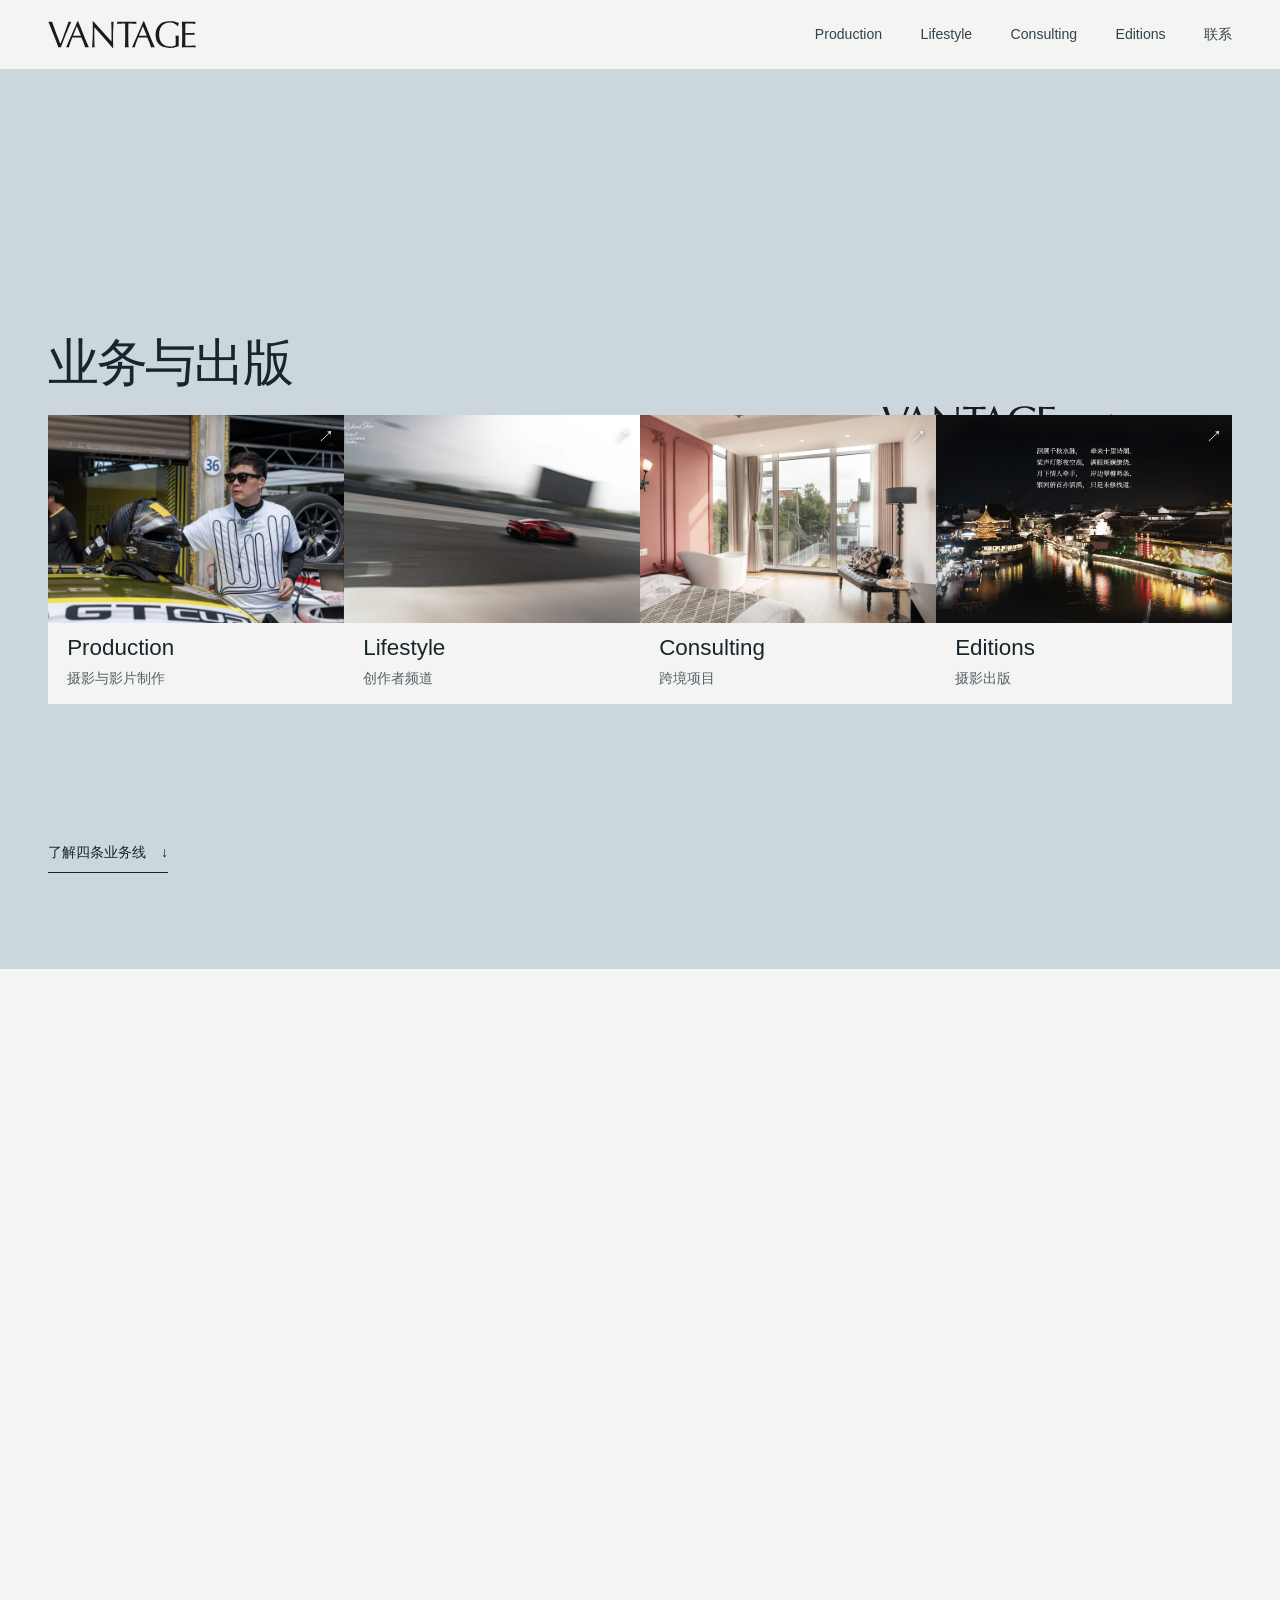
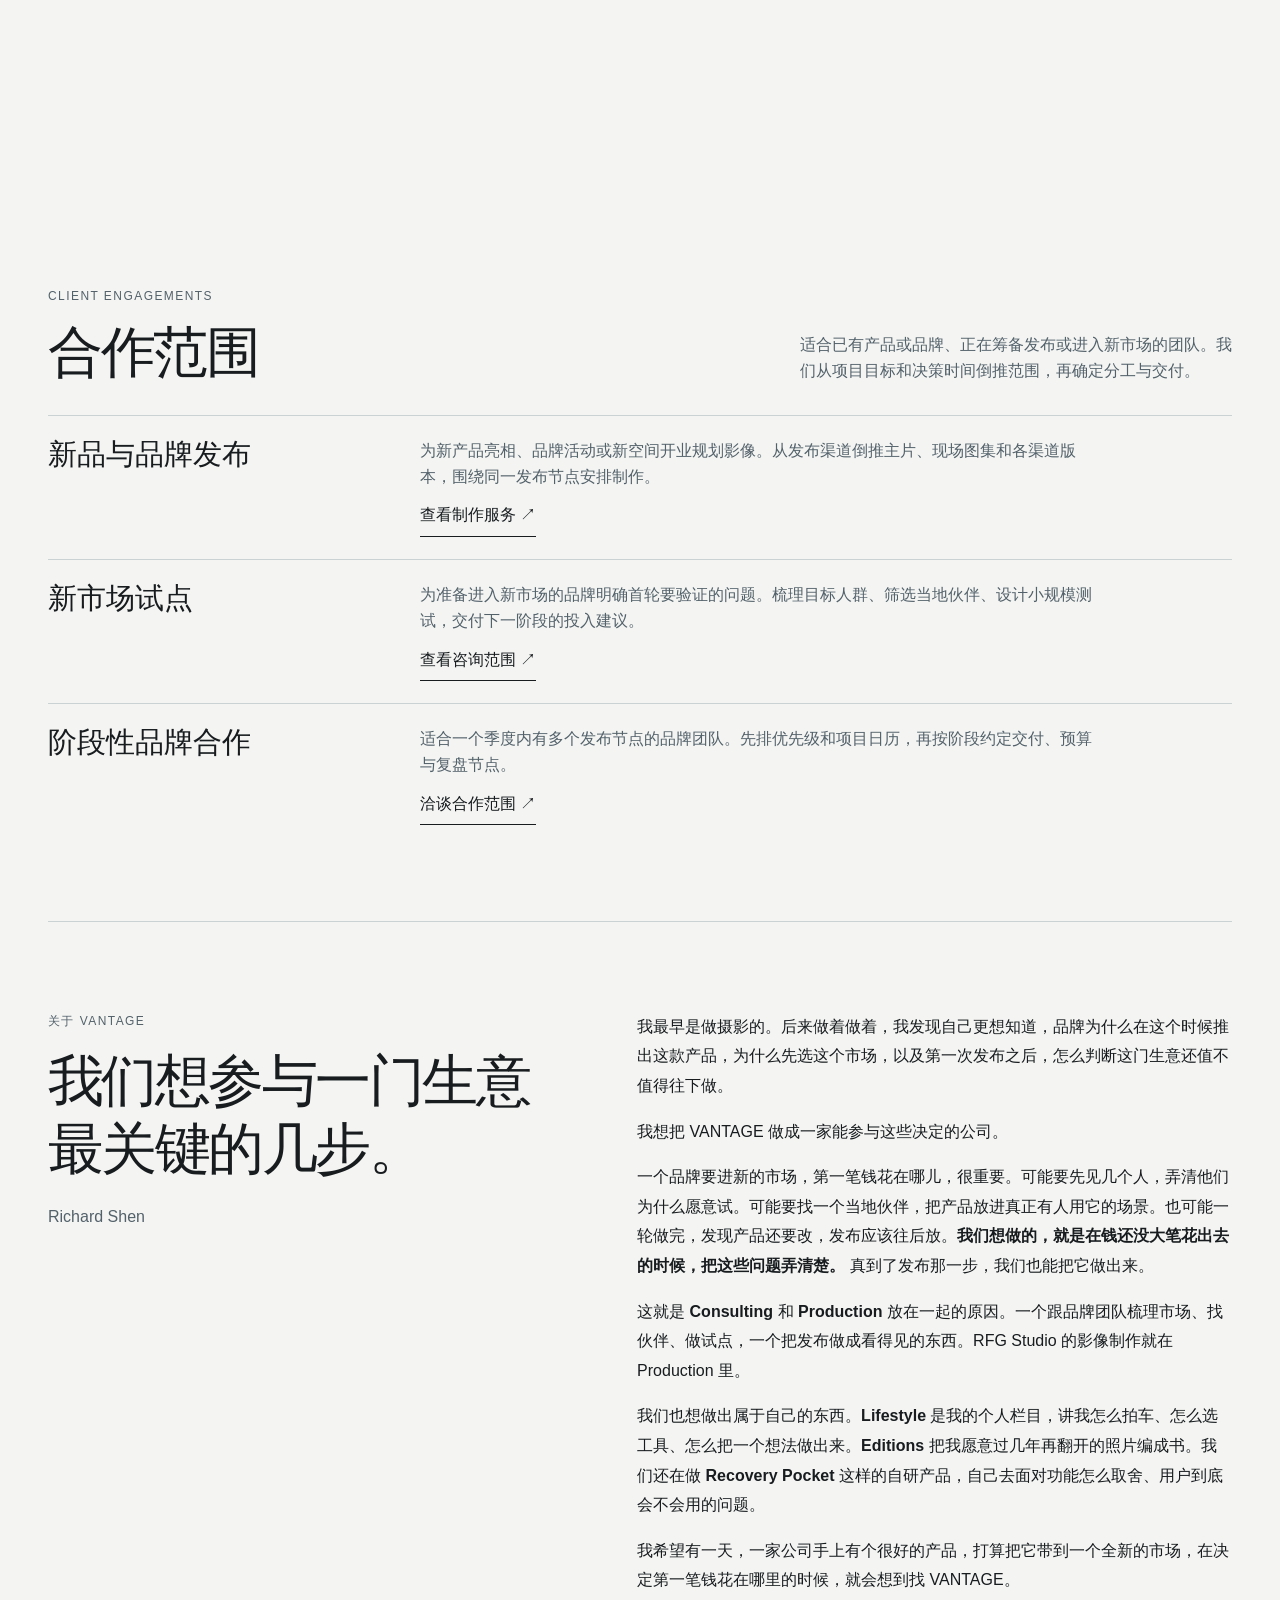
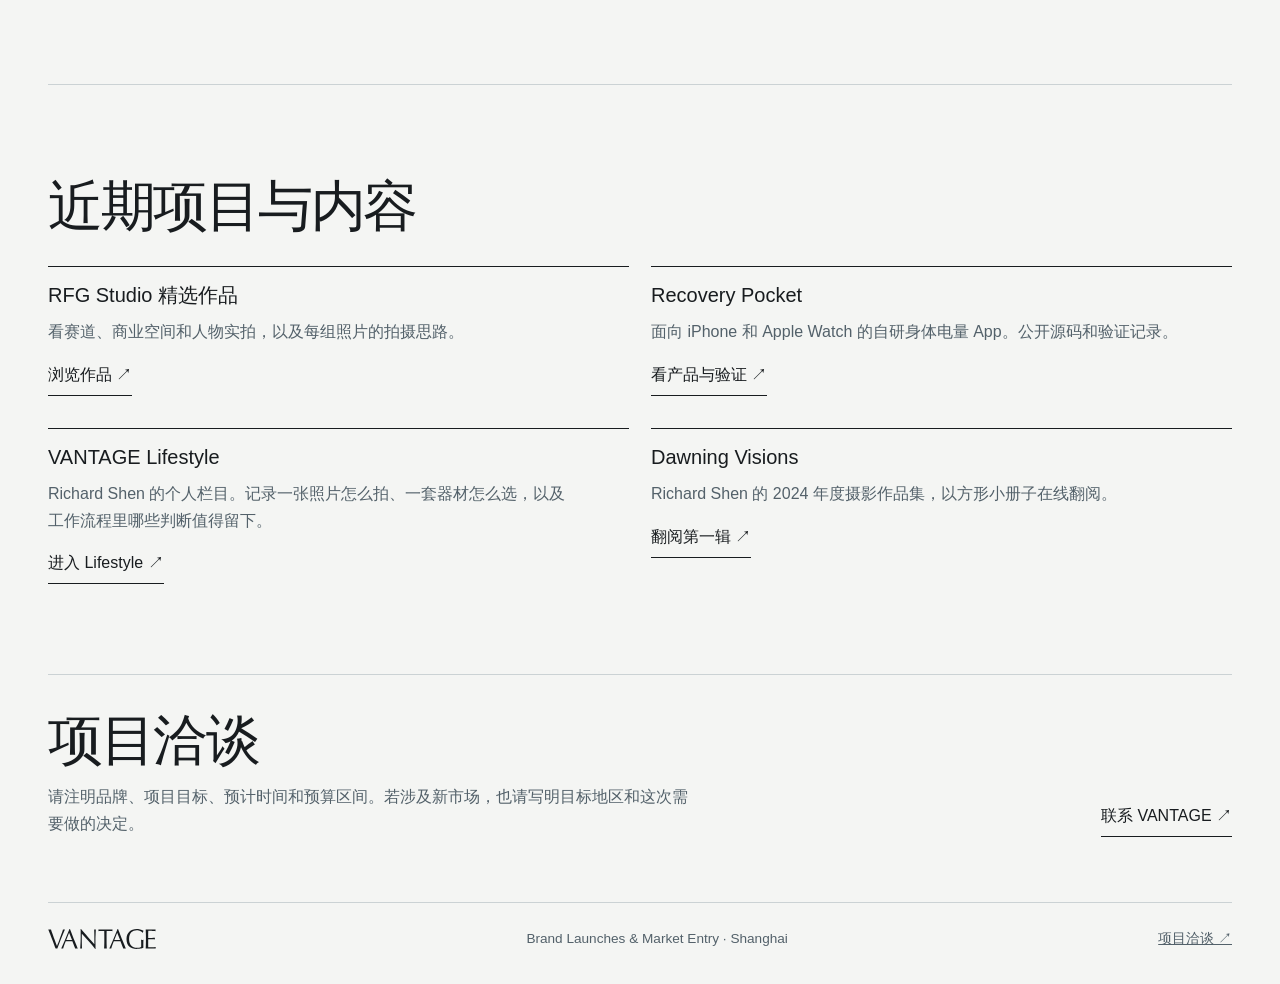
==== commit b3332d15: "Unify branch wordmarks and add advisory visuals and contact" ====
--- a/index.html
+++ b/index.html
@@ -1,5 +1,5 @@
 <!doctype html>
-<html lang="zh-CN"><head><meta charset="utf-8"><meta name="viewport" content="width=device-width,initial-scale=1"><title>VANTAGE | 品牌发布与市场拓展</title><meta name="description" content="VANTAGE 立足上海，承接品牌发布、新市场试点及阶段性品牌合作。"><meta property="og:title" content="VANTAGE | 品牌发布与市场拓展"><meta property="og:description" content="品牌发布、新市场试点及阶段性品牌合作。"><meta property="og:type" content="website"><link rel="stylesheet" href="style.css?v=23"><script defer src="welcome.js?v=19"></script></head>
+<html lang="zh-CN"><head><meta charset="utf-8"><meta name="viewport" content="width=device-width,initial-scale=1"><title>VANTAGE | 品牌发布与市场拓展</title><meta name="description" content="VANTAGE 立足上海，承接品牌发布、新市场试点及阶段性品牌合作。"><meta property="og:title" content="VANTAGE | 品牌发布与市场拓展"><meta property="og:description" content="品牌发布、新市场试点及阶段性品牌合作。"><meta property="og:type" content="website"><link rel="stylesheet" href="style.css?v=24"><script defer src="welcome.js?v=19"></script></head>
 <body><a class="skip" href="#main">跳到正文</a><header class="mast wrap"><a href="index.html" aria-label="VANTAGE 首页"><img src="assets/vantage.svg" alt="VANTAGE" width="148" height="29"></a><nav aria-label="主导航"><a href="production.html">Production</a><a href="lifestyle.html">Lifestyle</a><a href="consulting.html">Consulting</a><a href="editions.html">Editions</a><a href="contact.html">联系</a></nav></header><main id="main">
 <section class="welcome" aria-labelledby="welcome-title">
   <div class="welcome-stage">
@@ -8,6 +8,7 @@
         <div class="welcome-identity">
           <h1 id="welcome-title"><img src="assets/vantage.svg" alt="VANTAGE"></h1>
           <p>品牌发布与市场拓展</p>
+          <a class="welcome-about" href="#about">关于 VANTAGE <span aria-hidden="true">↘</span></a>
         </div>
         <nav class="welcome-marks" aria-label="四条业务线">
           <a href="production.html"><img src="assets/production.svg" alt="VANTAGE Production"></a>
@@ -31,7 +32,18 @@
 <article><h3>新品与品牌发布</h3><div><p>为新产品亮相、品牌活动或新空间开业规划影像。从发布渠道倒推主片、现场图集和各渠道版本，围绕同一发布节点安排制作。</p><a class="action" href="production.html#services">查看制作服务 ↗</a></div></article>
 <article><h3>新市场试点</h3><div><p>为准备进入新市场的品牌明确首轮要验证的问题。梳理目标人群、筛选当地伙伴、设计小规模测试，交付下一阶段的投入建议。</p><a class="action" href="consulting.html#services">查看咨询范围 ↗</a></div></article>
 <article><h3>阶段性品牌合作</h3><div><p>适合一个季度内有多个发布节点的品牌团队。先排优先级和项目日历，再按阶段约定交付、预算与复盘节点。</p><a class="action" href="contact.html?topic=Production">洽谈合作范围 ↗</a></div></article>
-</div></section><section class="wrap home-index"><h2>近期项目与内容</h2><div class="detail-grid home-features">
+</div></section><section class="wrap founder-story" id="about" aria-labelledby="founder-title">
+  <header><p class="eyebrow">关于 VANTAGE</p><h2 id="founder-title">我们想参与一门生意最关键的几步。</h2><p class="founder-byline">Richard Shen</p></header>
+  <div class="founder-copy">
+    <p>我最早是做摄影的。后来做着做着，我发现自己更想知道，品牌为什么在这个时候推出这款产品，为什么先选这个市场，以及第一次发布之后，怎么判断这门生意还值不值得往下做。</p>
+    <p>我想把 VANTAGE 做成一家能参与这些决定的公司。</p>
+    <p>一个品牌要进新的市场，第一笔钱花在哪儿，很重要。可能要先见几个人，弄清他们为什么愿意试。可能要找一个当地伙伴，把产品放进真正有人用它的场景。也可能一轮做完，发现产品还要改，发布应该往后放。<strong>我们想做的，就是在钱还没大笔花出去的时候，把这些问题弄清楚。</strong> 真到了发布那一步，我们也能把它做出来。</p>
+    <p>这就是 <strong>Consulting</strong> 和 <strong>Production</strong> 放在一起的原因。一个跟品牌团队梳理市场、找伙伴、做试点，一个把发布做成看得见的东西。RFG Studio 的影像制作就在 Production 里。</p>
+    <p>我们也想做出属于自己的东西。<strong>Lifestyle</strong> 是我的个人栏目，讲我怎么拍车、怎么选工具、怎么把一个想法做出来。<strong>Editions</strong> 把我愿意过几年再翻开的照片编成书。我们还在做 <strong>Recovery Pocket</strong> 这样的自研产品，自己去面对功能怎么取舍、用户到底会不会用的问题。</p>
+    <p>我希望有一天，一家公司手上有个很好的产品，打算把它带到一个全新的市场，在决定第一笔钱花在哪里的时候，就会想到找 VANTAGE。</p>
+  </div>
+</section>
+<section class="wrap home-index"><h2>近期项目与内容</h2><div class="detail-grid home-features">
 <article><h3>RFG Studio 精选作品</h3><p>看赛道、商业空间和人物实拍，以及每组照片的拍摄思路。</p><a class="action" href="production.html#production">浏览作品 ↗</a></article>
 <article><h3>Recovery Pocket</h3><p>面向 iPhone 和 Apple Watch 的自研身体电量 App。公开源码和验证记录。</p><a class="action" href="consulting.html#verified-work">看产品与验证 ↗</a></article>
 <article><h3>VANTAGE Lifestyle</h3><p>Richard Shen 的个人栏目。记录一张照片怎么拍、一套器材怎么选，以及工作流程里哪些判断值得留下。</p><a class="action" href="lifestyle.html#editorial">进入 Lifestyle ↗</a></article>
--- a/style.css
+++ b/style.css
@@ -434,3 +434,11 @@
 .lifestyle-series p{max-width:38em;margin-bottom:12px;color:var(--muted)}
 .topic-card{scroll-margin-top:24px}
 @media(max-width:700px){.lifestyle-intro,.lifestyle-series article{grid-template-columns:1fr}}
+
+.welcome-about{display:inline-flex;gap:.65em;margin-top:.9rem;font-size:.83rem;color:#344751;text-underline-offset:4px}
+.founder-story{display:grid;grid-template-columns:minmax(0,.9fr) minmax(0,1.1fr);gap:clamp(24px,8vw,112px);padding-block:clamp(42px,7vw,92px);border-block:1px solid var(--line);margin-top:clamp(35px,6vw,74px);scroll-margin-top:22px}
+.founder-story h2{max-width:11em;font-size:clamp(2rem,4.4vw,4.1rem);line-height:1.22}
+.founder-byline{color:var(--muted);margin:20px 0 0}
+.founder-copy{max-width:39em;line-height:1.85}
+.founder-copy p:last-child{margin-bottom:0}
+@media(max-width:700px){.founder-story{grid-template-columns:1fr}}
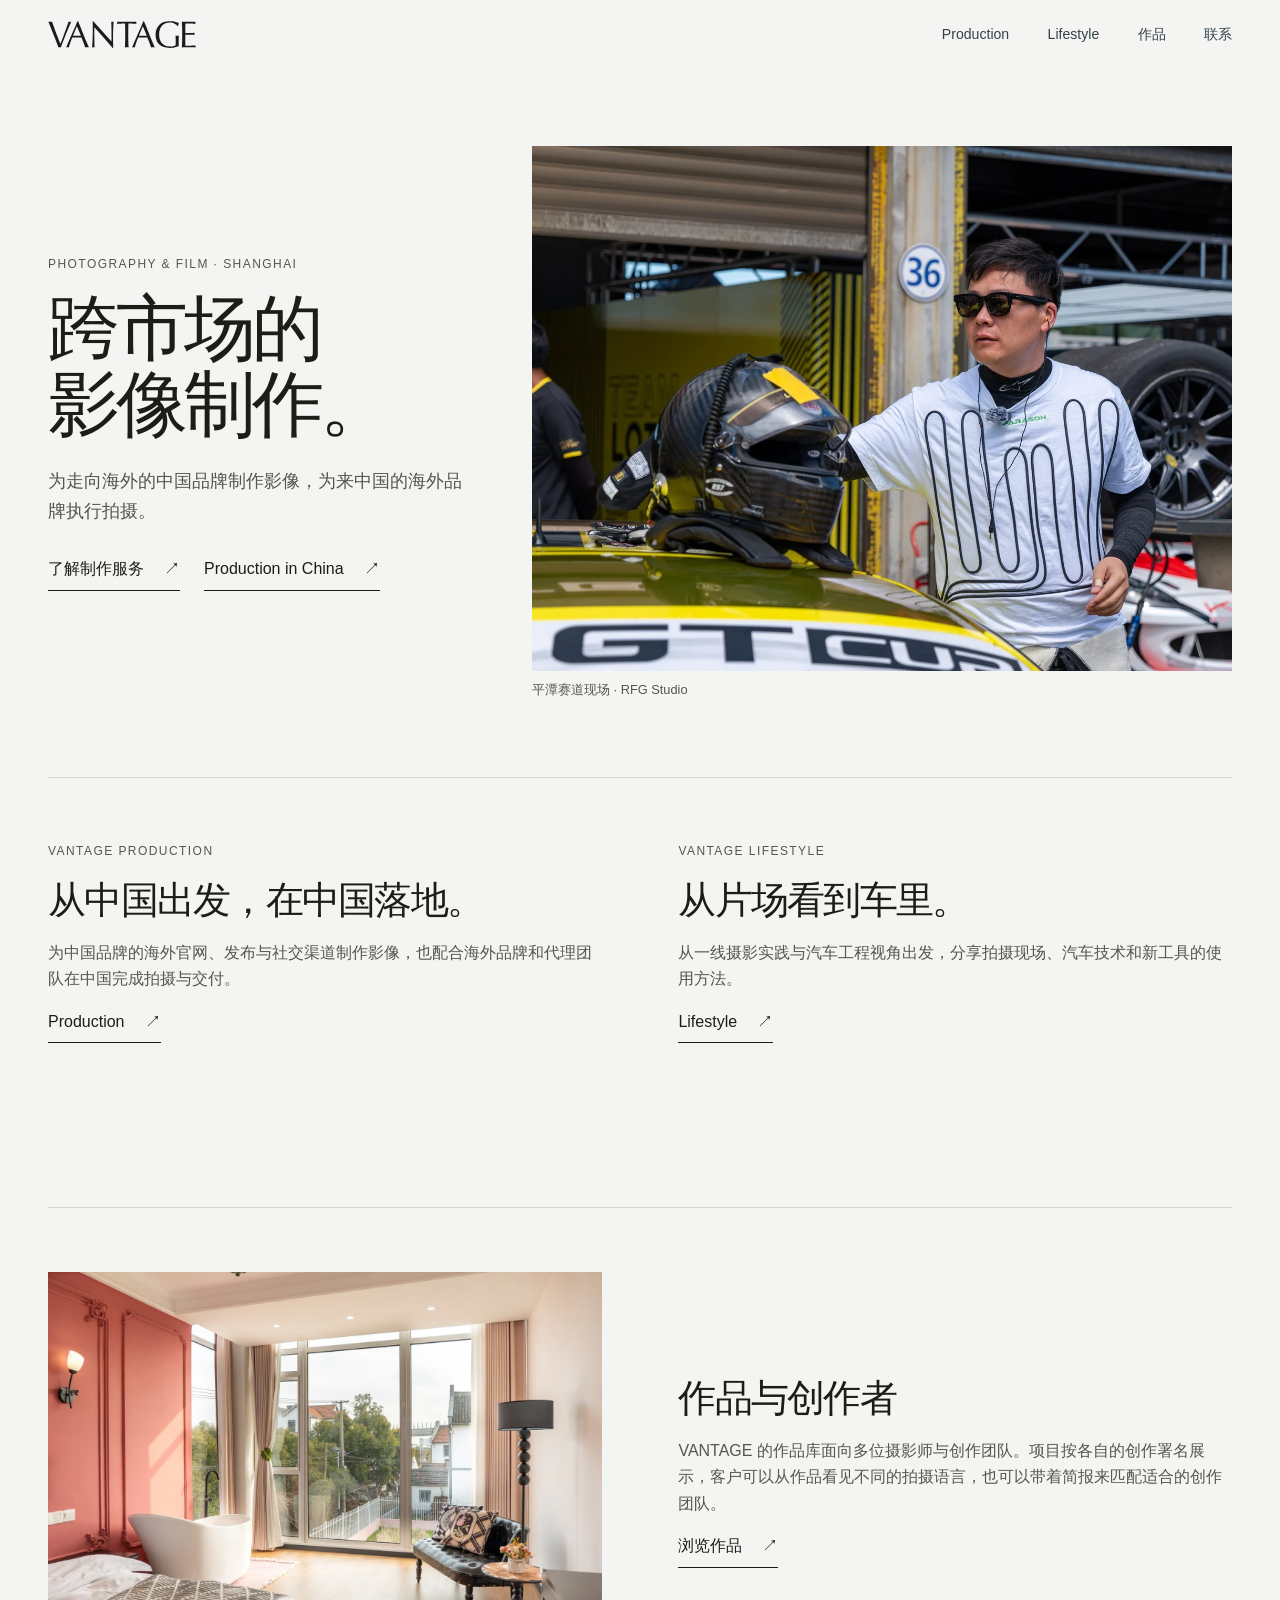
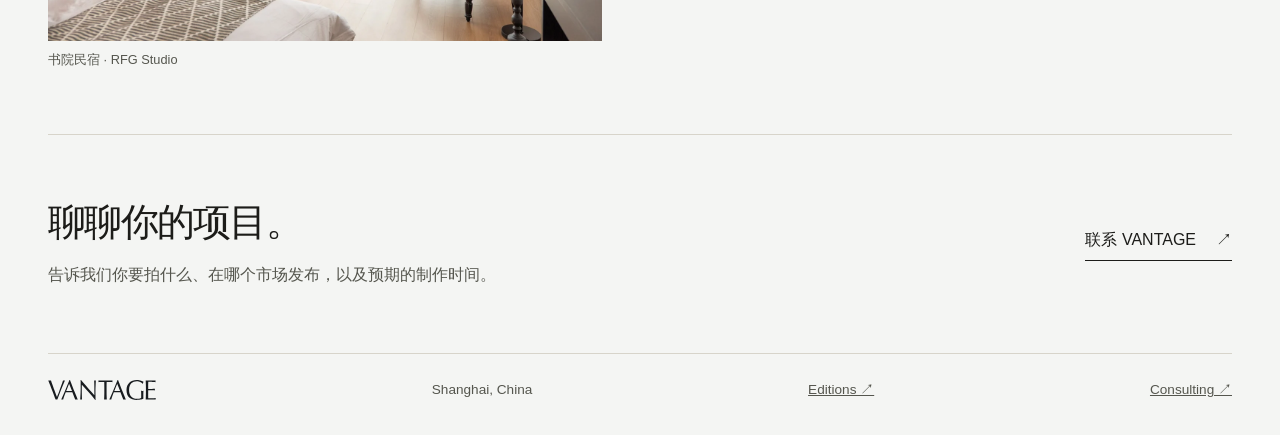
==== commit 2165d165: "Reposition VANTAGE around cross-border production and editorial" ====
--- a/index.html
+++ b/index.html
@@ -1,51 +1,25 @@
 <!doctype html>
-<html lang="zh-CN"><head><meta charset="utf-8"><meta name="viewport" content="width=device-width,initial-scale=1"><title>VANTAGE | 品牌发布与市场拓展</title><meta name="description" content="VANTAGE 立足上海，承接品牌发布、新市场试点及阶段性品牌合作。"><meta property="og:title" content="VANTAGE | 品牌发布与市场拓展"><meta property="og:description" content="品牌发布、新市场试点及阶段性品牌合作。"><meta property="og:type" content="website"><link rel="stylesheet" href="style.css?v=24"><script defer src="welcome.js?v=19"></script></head>
-<body><a class="skip" href="#main">跳到正文</a><header class="mast wrap"><a href="index.html" aria-label="VANTAGE 首页"><img src="assets/vantage.svg" alt="VANTAGE" width="148" height="29"></a><nav aria-label="主导航"><a href="production.html">Production</a><a href="lifestyle.html">Lifestyle</a><a href="consulting.html">Consulting</a><a href="editions.html">Editions</a><a href="contact.html">联系</a></nav></header><main id="main">
-<section class="welcome" aria-labelledby="welcome-title">
-  <div class="welcome-stage">
-    <div class="welcome-kv">
-      <div class="welcome-lockup">
-        <div class="welcome-identity">
-          <h1 id="welcome-title"><img src="assets/vantage.svg" alt="VANTAGE"></h1>
-          <p>品牌发布与市场拓展</p>
-          <a class="welcome-about" href="#about">关于 VANTAGE <span aria-hidden="true">↘</span></a>
-        </div>
-        <nav class="welcome-marks" aria-label="四条业务线">
-          <a href="production.html"><img src="assets/production.svg" alt="VANTAGE Production"></a>
-          <a href="lifestyle.html"><img src="assets/lifestyle.svg" alt="VANTAGE Lifestyle"></a>
-          <a href="consulting.html"><img src="assets/consulting.svg" alt="VANTAGE Consulting"></a>
-          <a href="editions.html"><img src="assets/editions.svg" alt="VANTAGE Editions"></a>
-        </nav>
-      </div>
-      <a class="welcome-enter" href="#branches">了解四条业务线 <span aria-hidden="true">↓</span></a>
-    </div>
-<section class="wrap brand-doors" aria-labelledby="branches-title">
-  <header><h2 id="branches-title">业务与出版</h2></header>
-  <div class="door-grid"><a class="brand-door" href="production.html" data-door><img src="assets/paddock0.webp" alt="" loading="lazy"><div class="door-copy"><h3>Production</h3><p>摄影与影片制作</p><span class="door-description">RFG Studio 的赛道、品牌与商业空间实拍。</span></div><span class="door-arrow" aria-hidden="true">↗</span></a><a class="brand-door" href="lifestyle.html" data-door><img src="assets/hero.webp" alt="" loading="lazy"><div class="door-copy"><h3>Lifestyle</h3><p>创作者频道</p><span class="door-description">Richard Shen 的个人栏目。谈实拍、器材与工作方法。</span></div><span class="door-arrow" aria-hidden="true">↗</span></a><a class="brand-door" href="consulting.html" data-door><img src="assets/space0.webp" alt="" loading="lazy"><div class="door-copy"><h3>Consulting</h3><p>跨境项目</p><span class="door-description">海外合作指南与项目简报。</span></div><span class="door-arrow" aria-hidden="true">↗</span></a><a class="brand-door" href="editions.html" data-door><img src="assets/dawning-visions/13.jpg" alt="" loading="lazy"><div class="door-copy"><h3>Editions</h3><p>摄影出版</p><span class="door-description">翻阅 Richard Shen 的首本年度作品集。</span></div><span class="door-arrow" aria-hidden="true">↗</span></a></div>
-</section>
-  </div>
-  <span id="branches" class="welcome-anchor" aria-hidden="true"></span>
-</section>
-<section class="wrap commercial-section" id="engagements" aria-labelledby="engagement-title">
-<header class="section-head"><div><p class="eyebrow">Client Engagements</p><h2 id="engagement-title">合作范围</h2></div><p>适合已有产品或品牌、正在筹备发布或进入新市场的团队。我们从项目目标和决策时间倒推范围，再确定分工与交付。</p></header>
-<div class="commercial-list">
-<article><h3>新品与品牌发布</h3><div><p>为新产品亮相、品牌活动或新空间开业规划影像。从发布渠道倒推主片、现场图集和各渠道版本，围绕同一发布节点安排制作。</p><a class="action" href="production.html#services">查看制作服务 ↗</a></div></article>
-<article><h3>新市场试点</h3><div><p>为准备进入新市场的品牌明确首轮要验证的问题。梳理目标人群、筛选当地伙伴、设计小规模测试，交付下一阶段的投入建议。</p><a class="action" href="consulting.html#services">查看咨询范围 ↗</a></div></article>
-<article><h3>阶段性品牌合作</h3><div><p>适合一个季度内有多个发布节点的品牌团队。先排优先级和项目日历，再按阶段约定交付、预算与复盘节点。</p><a class="action" href="contact.html?topic=Production">洽谈合作范围 ↗</a></div></article>
-</div></section><section class="wrap founder-story" id="about" aria-labelledby="founder-title">
-  <header><p class="eyebrow">关于 VANTAGE</p><h2 id="founder-title">我们想参与一门生意最关键的几步。</h2><p class="founder-byline">Richard Shen</p></header>
-  <div class="founder-copy">
-    <p>我最早是做摄影的。后来做着做着，我发现自己更想知道，品牌为什么在这个时候推出这款产品，为什么先选这个市场，以及第一次发布之后，怎么判断这门生意还值不值得往下做。</p>
-    <p>我想把 VANTAGE 做成一家能参与这些决定的公司。</p>
-    <p>一个品牌要进新的市场，第一笔钱花在哪儿，很重要。可能要先见几个人，弄清他们为什么愿意试。可能要找一个当地伙伴，把产品放进真正有人用它的场景。也可能一轮做完，发现产品还要改，发布应该往后放。<strong>我们想做的，就是在钱还没大笔花出去的时候，把这些问题弄清楚。</strong> 真到了发布那一步，我们也能把它做出来。</p>
-    <p>这就是 <strong>Consulting</strong> 和 <strong>Production</strong> 放在一起的原因。一个跟品牌团队梳理市场、找伙伴、做试点，一个把发布做成看得见的东西。RFG Studio 的影像制作就在 Production 里。</p>
-    <p>我们也想做出属于自己的东西。<strong>Lifestyle</strong> 是我的个人栏目，讲我怎么拍车、怎么选工具、怎么把一个想法做出来。<strong>Editions</strong> 把我愿意过几年再翻开的照片编成书。我们还在做 <strong>Recovery Pocket</strong> 这样的自研产品，自己去面对功能怎么取舍、用户到底会不会用的问题。</p>
-    <p>我希望有一天，一家公司手上有个很好的产品，打算把它带到一个全新的市场，在决定第一笔钱花在哪里的时候，就会想到找 VANTAGE。</p>
-  </div>
-</section>
-<section class="wrap home-index"><h2>近期项目与内容</h2><div class="detail-grid home-features">
-<article><h3>RFG Studio 精选作品</h3><p>看赛道、商业空间和人物实拍，以及每组照片的拍摄思路。</p><a class="action" href="production.html#production">浏览作品 ↗</a></article>
-<article><h3>Recovery Pocket</h3><p>面向 iPhone 和 Apple Watch 的自研身体电量 App。公开源码和验证记录。</p><a class="action" href="consulting.html#verified-work">看产品与验证 ↗</a></article>
-<article><h3>VANTAGE Lifestyle</h3><p>Richard Shen 的个人栏目。记录一张照片怎么拍、一套器材怎么选，以及工作流程里哪些判断值得留下。</p><a class="action" href="lifestyle.html#editorial">进入 Lifestyle ↗</a></article>
-<article><h3>Dawning Visions</h3><p>Richard Shen 的 2024 年度摄影作品集，以方形小册子在线翻阅。</p><a class="action" href="editions.html#opening">翻阅第一辑 ↗</a></article>
-</div></section><section class="wrap home-contact"><div><h2>项目洽谈</h2><p>请注明品牌、项目目标、预计时间和预算区间。若涉及新市场，也请写明目标地区和这次需要做的决定。</p></div><a class="action" href="contact.html">联系 VANTAGE ↗</a></section></main><footer class="wrap end"><a href="index.html" aria-label="VANTAGE 首页"><img src="assets/vantage.svg" alt="VANTAGE" width="108" height="22"></a><span>Brand Launches &amp; Market Entry · Shanghai</span><a href="contact.html">项目洽谈 ↗</a></footer></body></html>+<html lang="zh-CN">
+<head>
+<meta charset="utf-8">
+<meta name="viewport" content="width=device-width,initial-scale=1">
+<title>跨境影像制作与创作者频道 | VANTAGE</title>
+<meta name="description" content="VANTAGE 立足上海，为中国品牌出海和海外品牌在华项目提供影像制作，并运营 VANTAGE Lifestyle。">
+<meta property="og:title" content="跨境影像制作与创作者频道 | VANTAGE">
+<meta property="og:description" content="VANTAGE 立足上海，为中国品牌出海和海外品牌在华项目提供影像制作，并运营 VANTAGE Lifestyle。">
+<link rel="stylesheet" href="style.css?v=30">
+</head>
+<body>
+<a class="skip" href="#main">跳到正文</a>
+<header class="mast wrap"><a href="index.html"><img src="assets/vantage.svg" alt="VANTAGE" width="148" height="29"></a><nav aria-label="主导航"><a href="production.html">Production</a><a href="lifestyle.html">Lifestyle</a><a href="work.html">作品</a><a href="contact.html">联系</a></nav></header>
+<main id="main"><section class="wrap studio-hero"><div class="studio-lead"><p class="eyebrow">Photography &amp; Film · Shanghai</p><h1>跨市场的<br>影像制作。</h1><p>为走向海外的中国品牌制作影像，为来中国的海外品牌执行拍摄。</p><div class="studio-actions"><a class="action" href="production.html">了解制作服务 <span aria-hidden="true">↗</span></a><a class="action" href="china.html">Production in China <span aria-hidden="true">↗</span></a></div></div><figure><img src="assets/paddock0.webp" alt="平潭赛道上的赛车与维修区" fetchpriority="high"><figcaption>平潭赛道现场 · RFG Studio</figcaption></figure></section>
+<section class="wrap studio-section" id="branches">
+<div class="studio-duo">
+<article><p class="eyebrow">VANTAGE Production</p><h2>从中国出发，在中国落地。</h2><p>为中国品牌的海外官网、发布与社交渠道制作影像，也配合海外品牌和代理团队在中国完成拍摄与交付。</p><a class="action" href="production.html">Production <span aria-hidden="true">↗</span></a></article>
+<article><p class="eyebrow">VANTAGE Lifestyle</p><h2>从片场看到车里。</h2><p>从一线摄影实践与汽车工程视角出发，分享拍摄现场、汽车技术和新工具的使用方法。</p><a class="action" href="lifestyle.html">Lifestyle <span aria-hidden="true">↗</span></a></article>
+</div></section>
+<section class="wrap studio-section" id="about"><div class="studio-profile"><figure><img src="assets/space0.webp" alt="书院民宿的建筑与室内空间" loading="lazy"><figcaption>书院民宿 · RFG Studio</figcaption></figure><div><h2>作品与创作者</h2><p>VANTAGE 的作品库面向多位摄影师与创作团队。项目按各自的创作署名展示，客户可以从作品看见不同的拍摄语言，也可以带着简报来匹配适合的创作团队。</p><a class="action" href="work.html">浏览作品 <span aria-hidden="true">↗</span></a></div></div></section>
+<section class="wrap studio-contact"><div><h2>聊聊你的项目。</h2><p>告诉我们你要拍什么、在哪个市场发布，以及预期的制作时间。</p></div><a class="action" href="contact.html">联系 VANTAGE <span aria-hidden="true">↗</span></a></section></main>
+<footer class="wrap end"><a href="index.html"><img src="assets/vantage.svg" alt="VANTAGE" width="108" height="22"></a><span>Shanghai, China</span><a href="editions.html">Editions ↗</a><a href="consulting.html">Consulting ↗</a></footer>
+</body>
+</html>
--- a/style.css
+++ b/style.css
@@ -442,3 +442,34 @@
 .founder-copy{max-width:39em;line-height:1.85}
 .founder-copy p:last-child{margin-bottom:0}
 @media(max-width:700px){.founder-story{grid-template-columns:1fr}}
+
+/* Cross-border production and editorial */
+body:has(.studio-hero,.studio-text-intro){--paper:#f5f3ef;--ink:#1c1c19;--muted:#55564e;--line:#d7d4ca}
+.mast nav a[aria-current="page"]{text-decoration:underline;text-underline-offset:.35em}
+.studio-hero{display:grid;grid-template-columns:minmax(0,.75fr) minmax(0,1.25fr);gap:clamp(28px,5vw,88px);align-items:center;padding-block:clamp(36px,6vw,100px)}
+.studio-lead h1,.studio-text-intro h1{font-size:clamp(2.7rem,5.6vw,6.25rem);line-height:1.07;letter-spacing:-.055em;margin-bottom:24px}
+.studio-lead>p:not(.eyebrow),.studio-text-intro>p:not(.eyebrow){font-size:clamp(1rem,1.4vw,1.25rem);color:var(--muted);max-width:32em}
+.studio-actions{display:flex;flex-wrap:wrap;gap:12px 24px;margin-top:30px}
+.studio-hero figure,.studio-profile figure{margin:0;min-width:0}
+.studio-hero figure img,.studio-profile figure img{display:block;width:100%;object-fit:cover}
+.studio-hero figure img{aspect-ratio:4/3;object-position:center}
+.studio-profile figure img{aspect-ratio:3/2}
+.studio-hero figcaption,.studio-profile figcaption{font-size:.8rem;color:var(--muted);margin-top:8px}
+.studio-section,.studio-contact,.studio-notes article{padding-block:clamp(34px,5vw,74px);border-top:1px solid var(--line)}
+.studio-duo,.studio-profile{display:grid;grid-template-columns:repeat(2,minmax(0,1fr));gap:clamp(28px,6vw,105px)}
+.studio-profile{align-items:center}
+.studio-duo h2,.studio-profile h2,.studio-contact h2,.studio-notes h2{font-size:clamp(1.75rem,3vw,3.3rem);margin-bottom:18px;line-height:1.18}
+.studio-duo p:not(.eyebrow),.studio-profile p:not(.eyebrow),.studio-contact p,.studio-notes article p:not(.eyebrow){max-width:38em;color:var(--muted)}
+.studio-services ul{padding-left:1.25rem;margin:18px 0 24px;color:var(--muted)}
+.studio-services li+li{margin-top:6px}
+.studio-details{margin-top:32px}
+.studio-contact{display:flex;justify-content:space-between;gap:24px;align-items:center}
+.studio-contact p{margin-bottom:0}
+.studio-text-intro{padding-block:clamp(36px,7vw,110px)}
+.studio-notes article{max-width:800px}
+@media(max-width:760px){
+  .studio-hero,.studio-duo,.studio-profile{grid-template-columns:minmax(0,1fr)}
+  .studio-contact{align-items:flex-start;flex-direction:column}
+  .studio-services article+article{border-top:1px solid var(--line);padding-top:28px}
+  .studio-hero figure img{aspect-ratio:4/3}
+}
